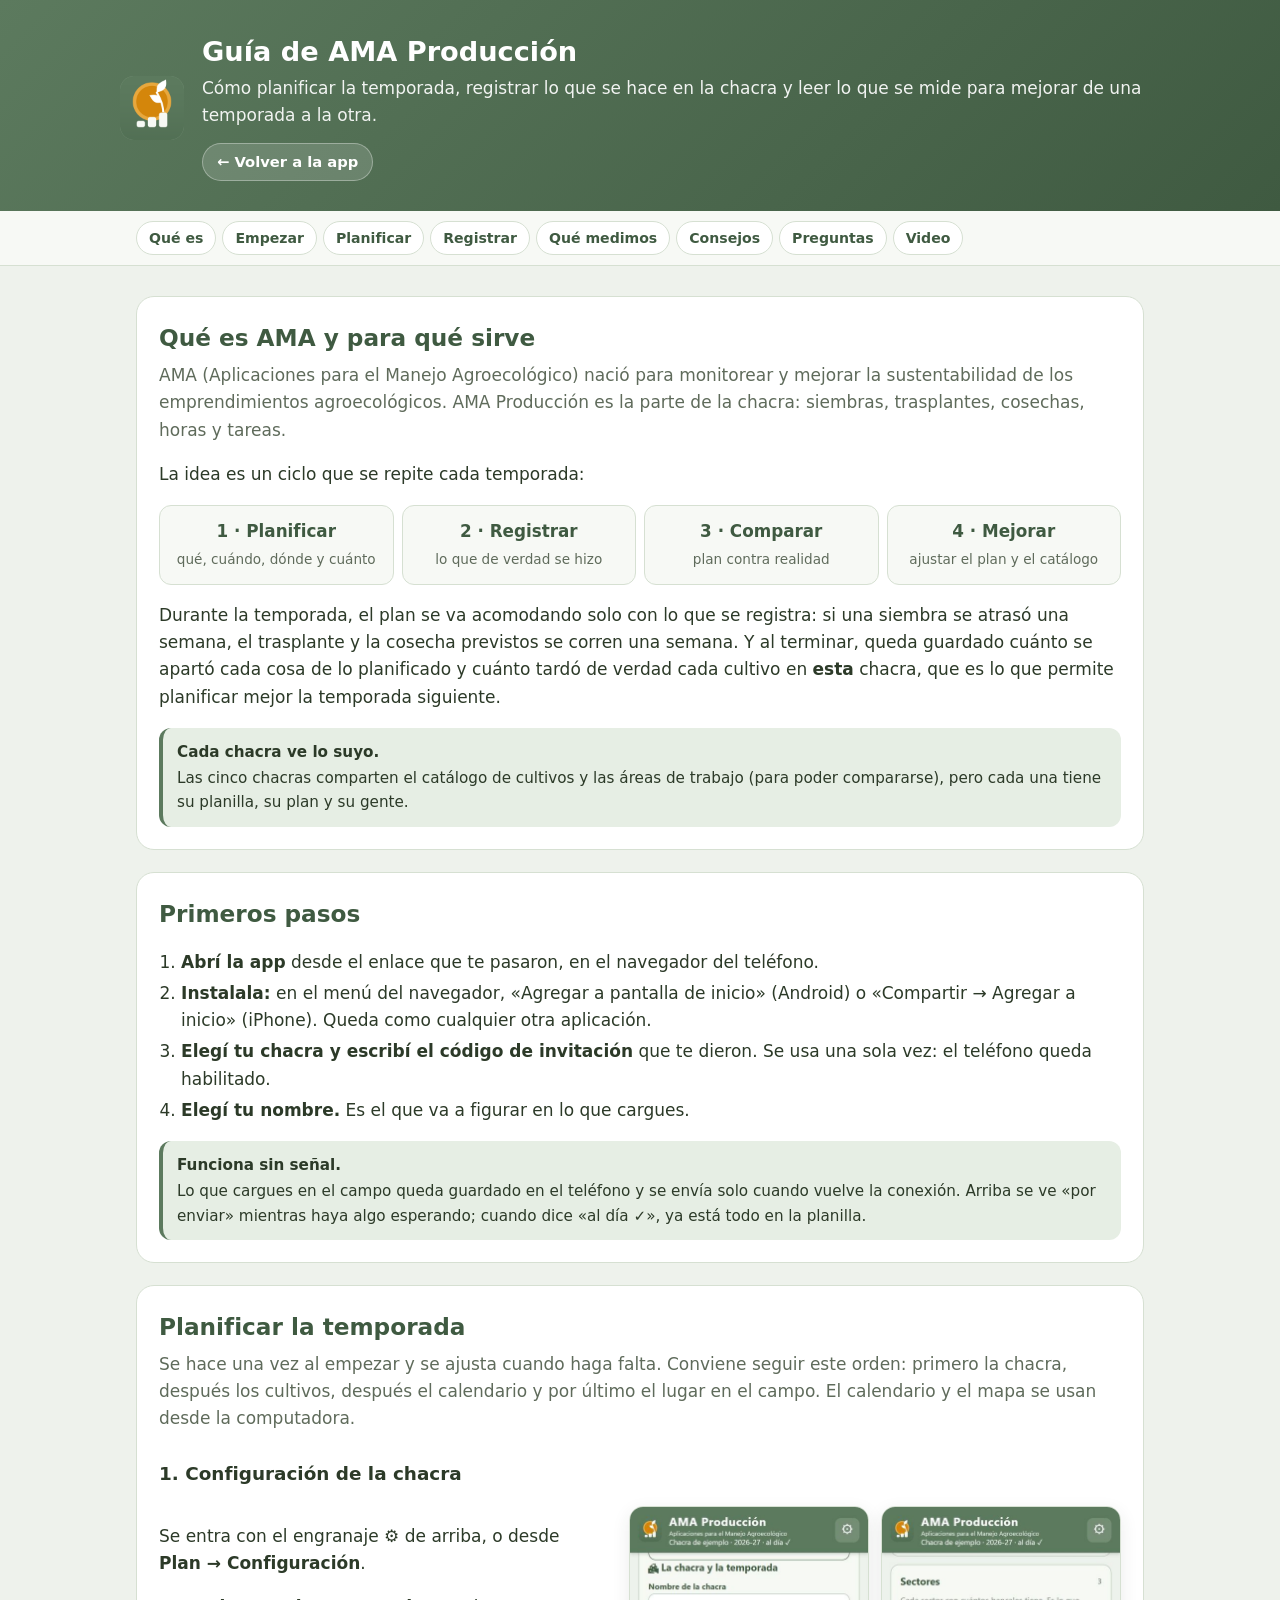
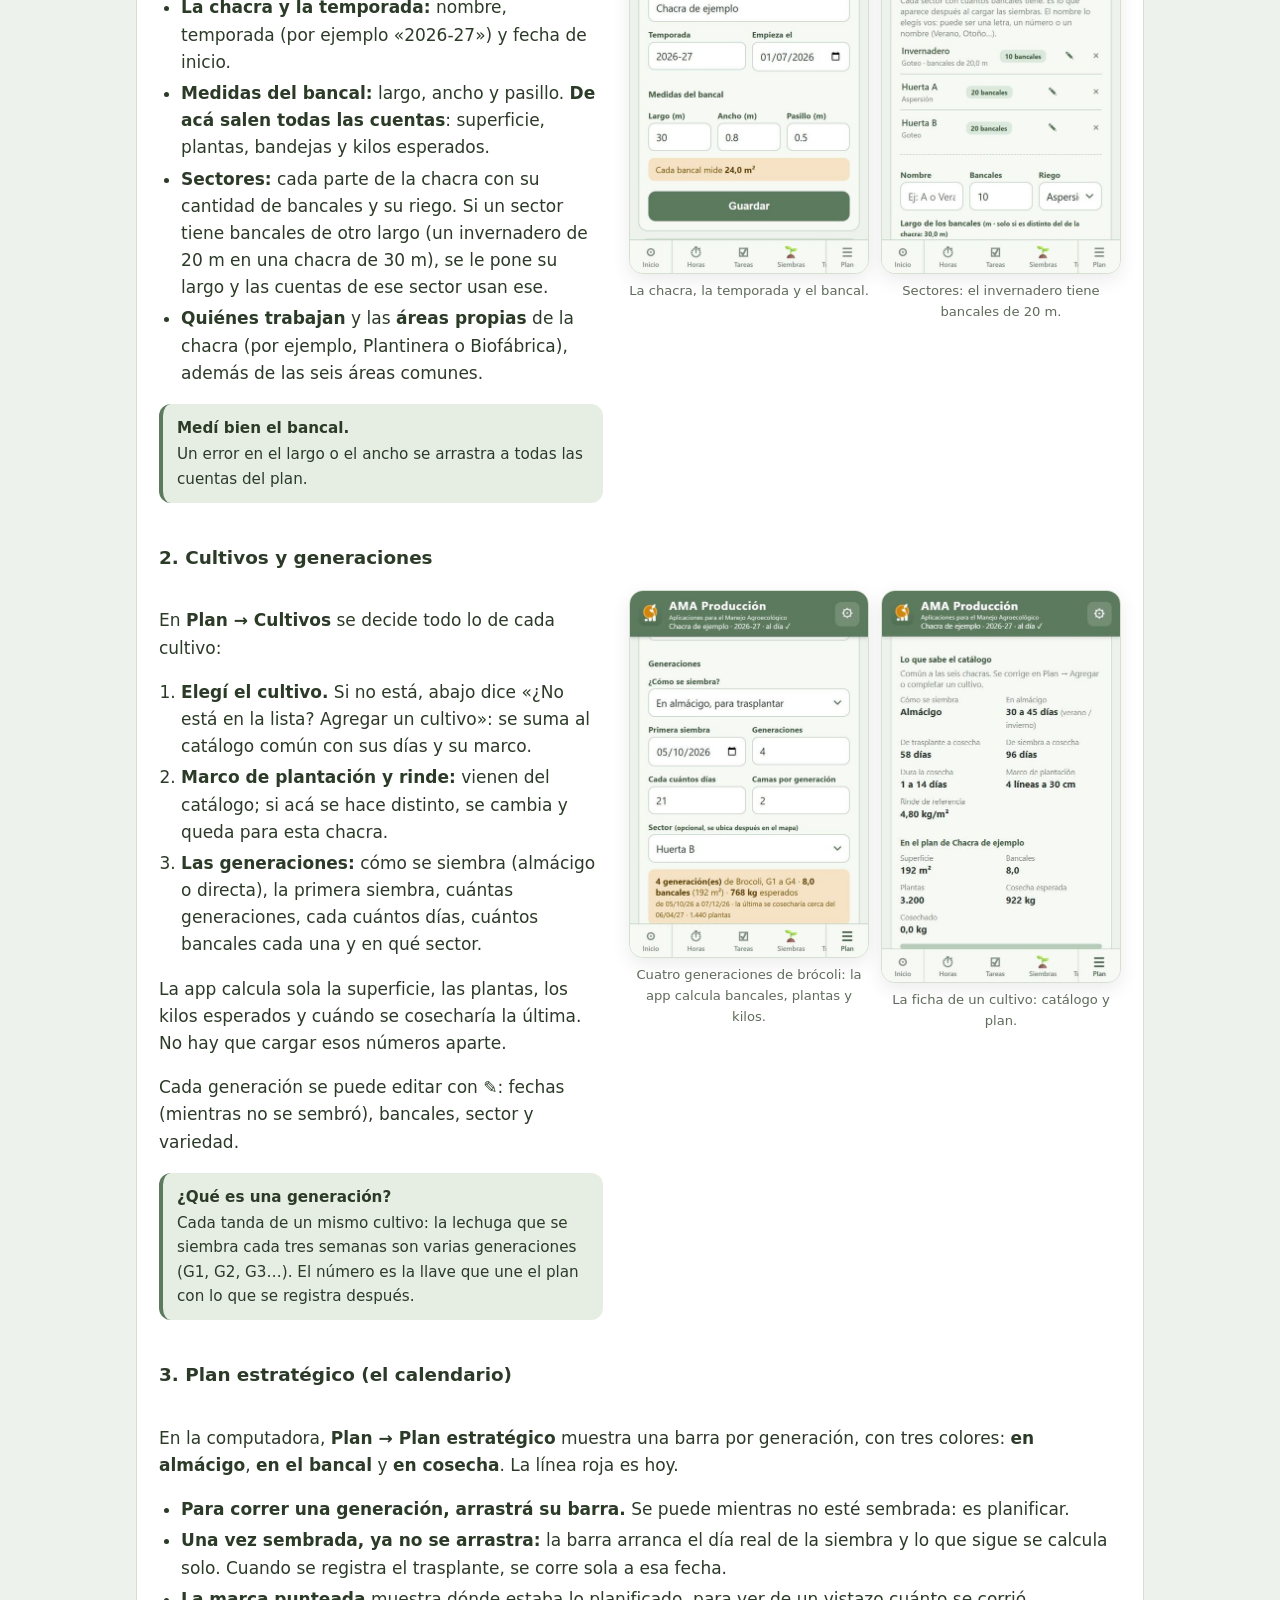
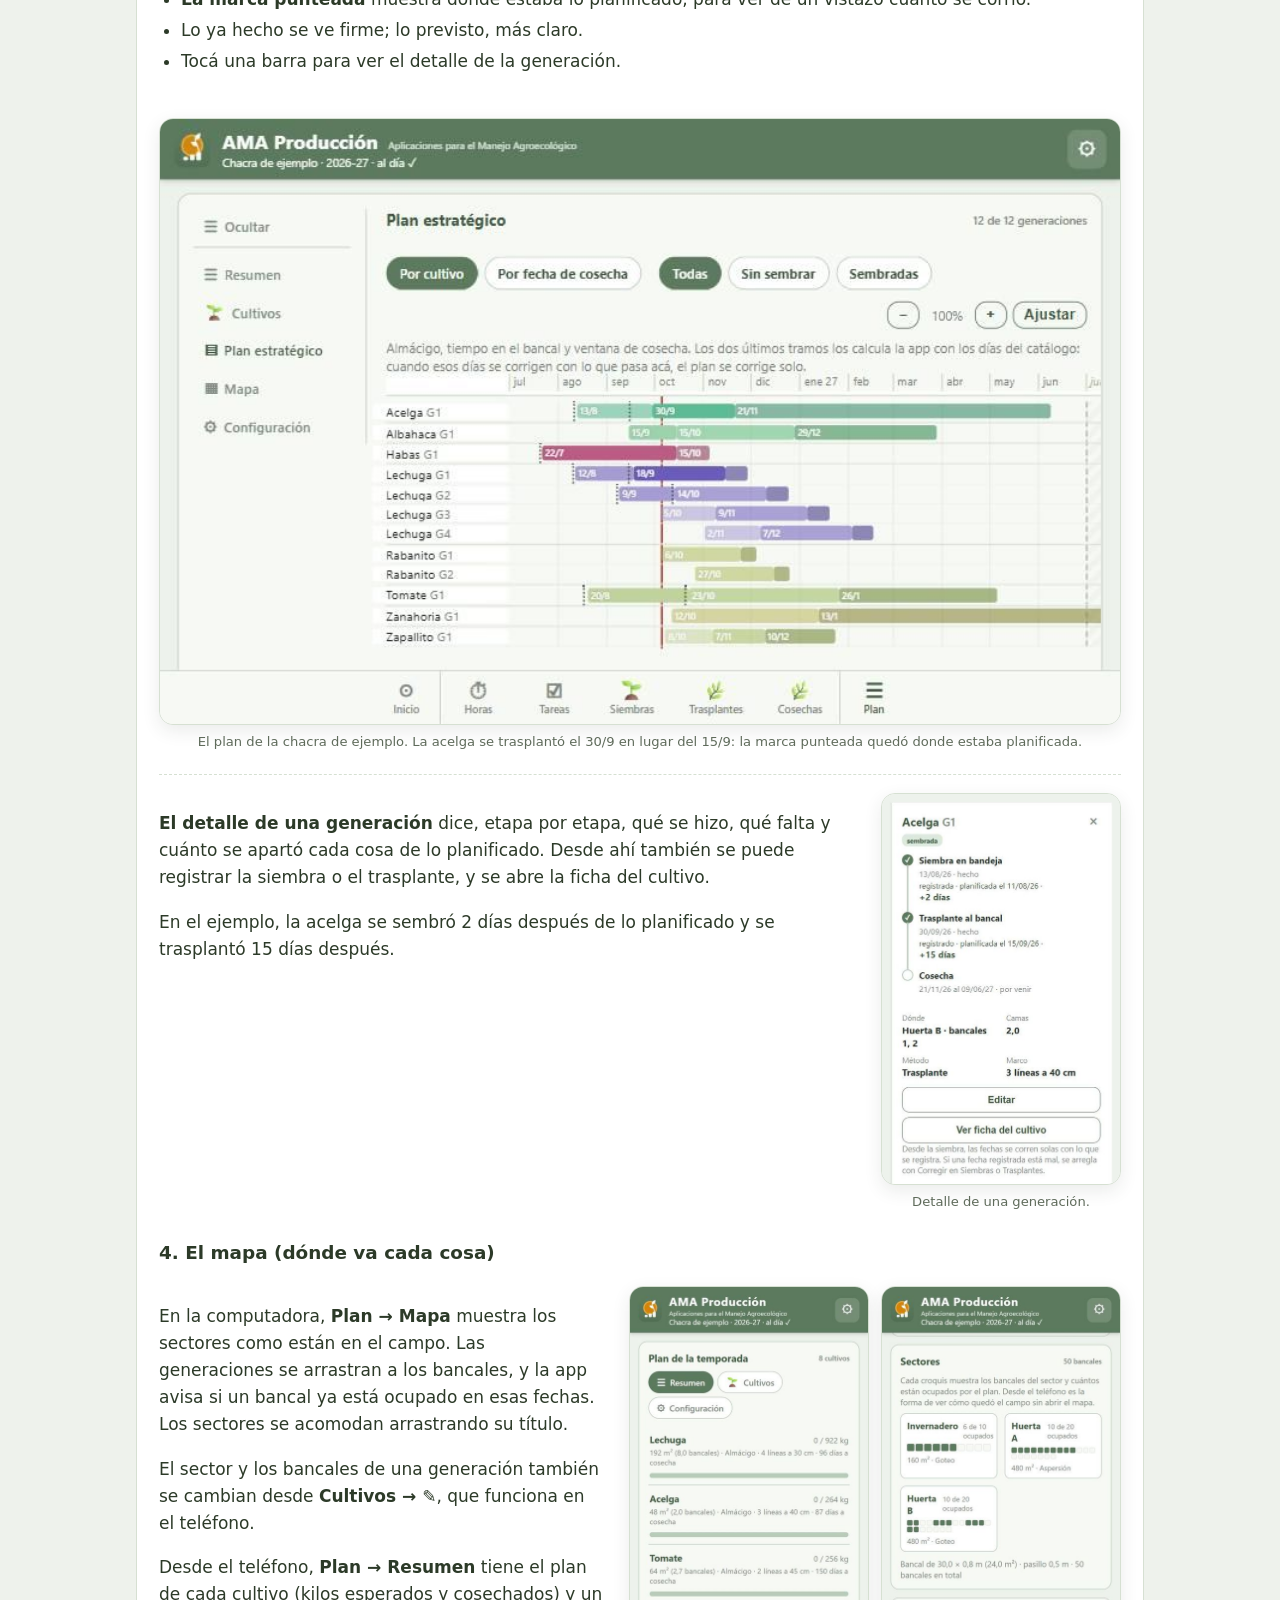
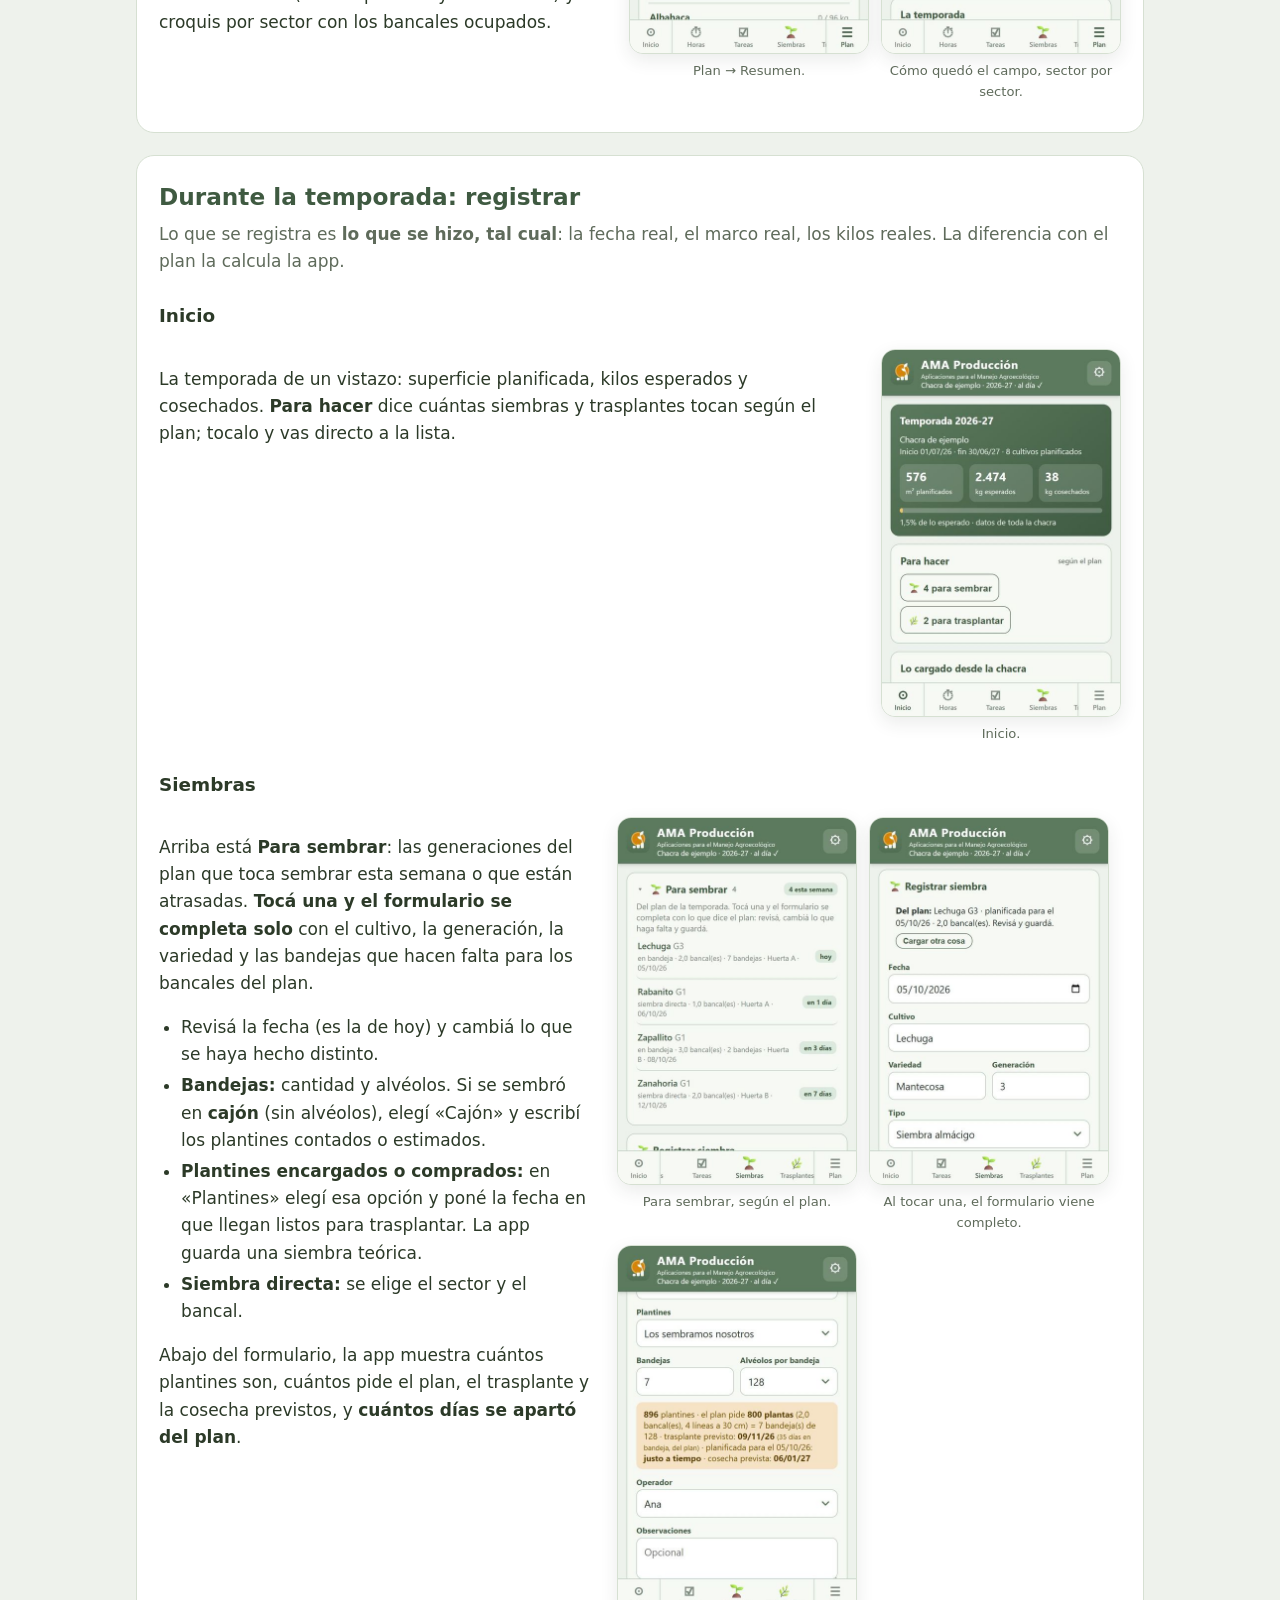
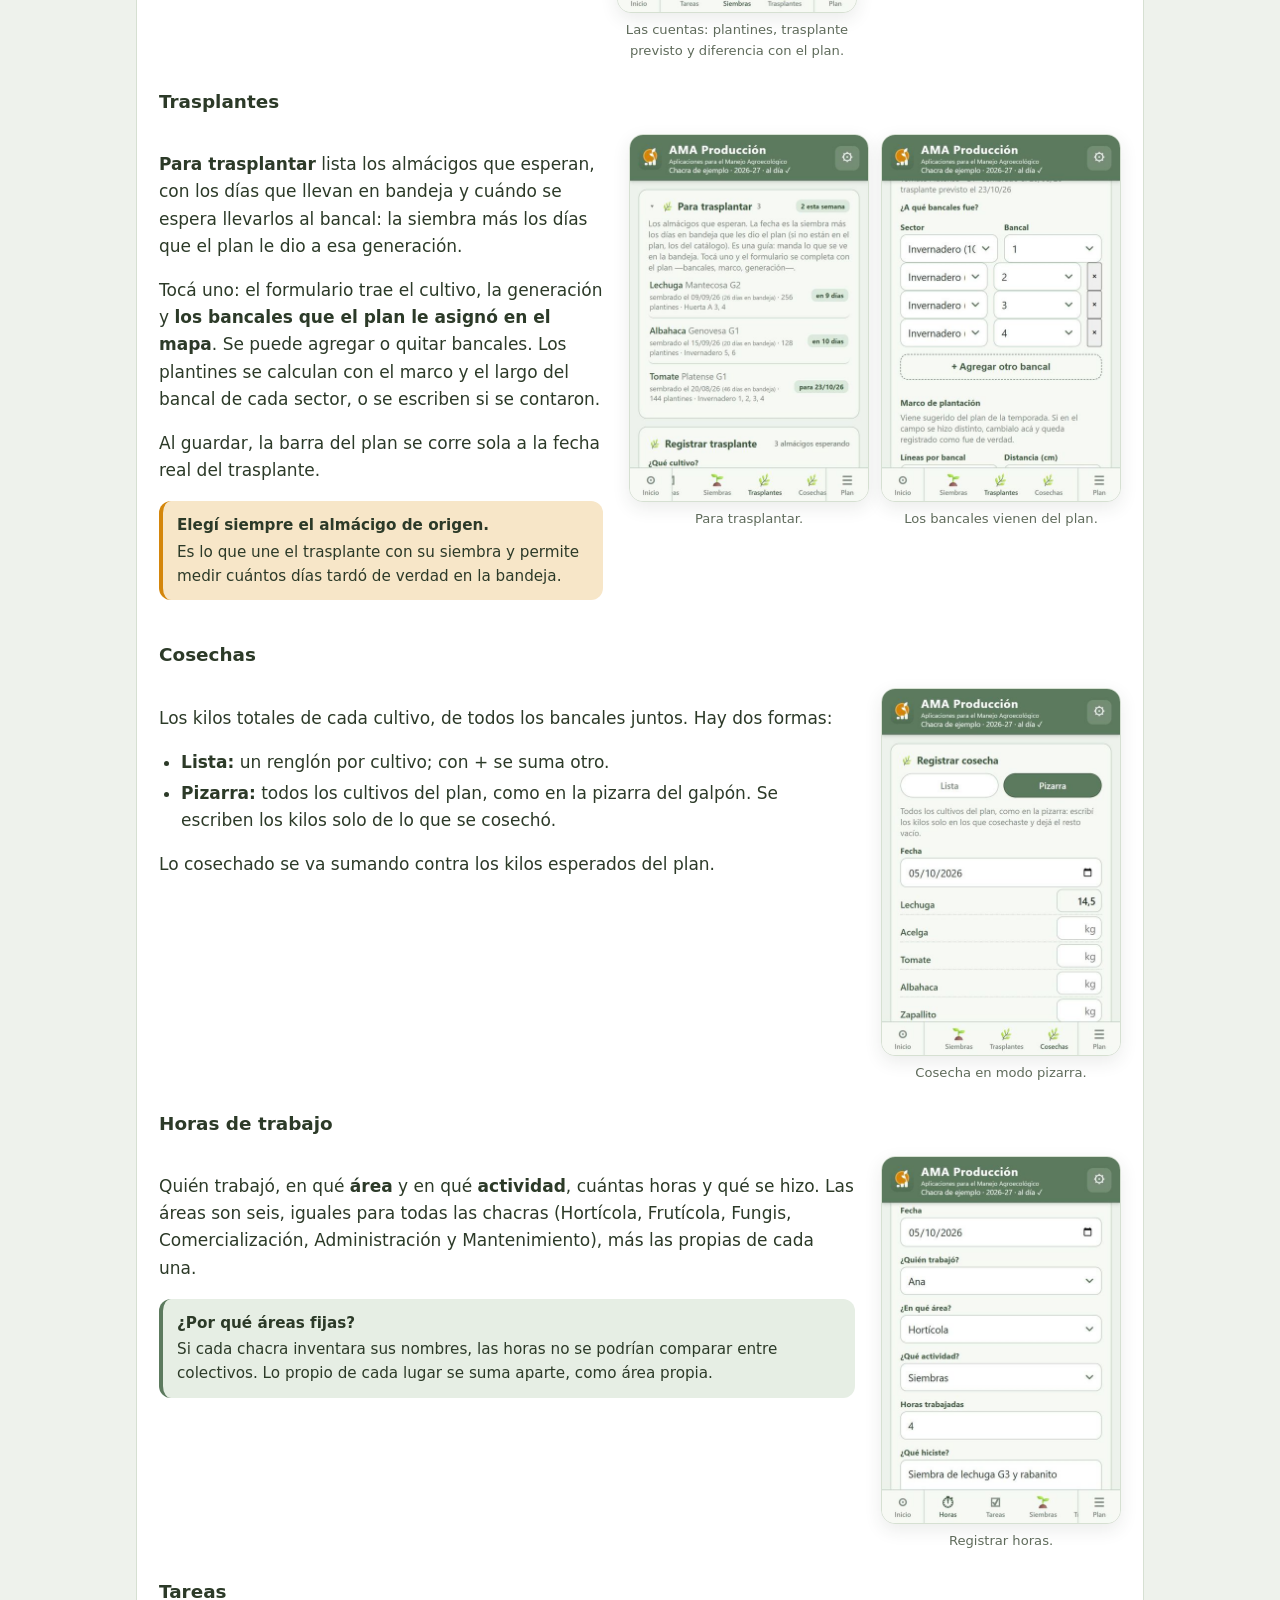
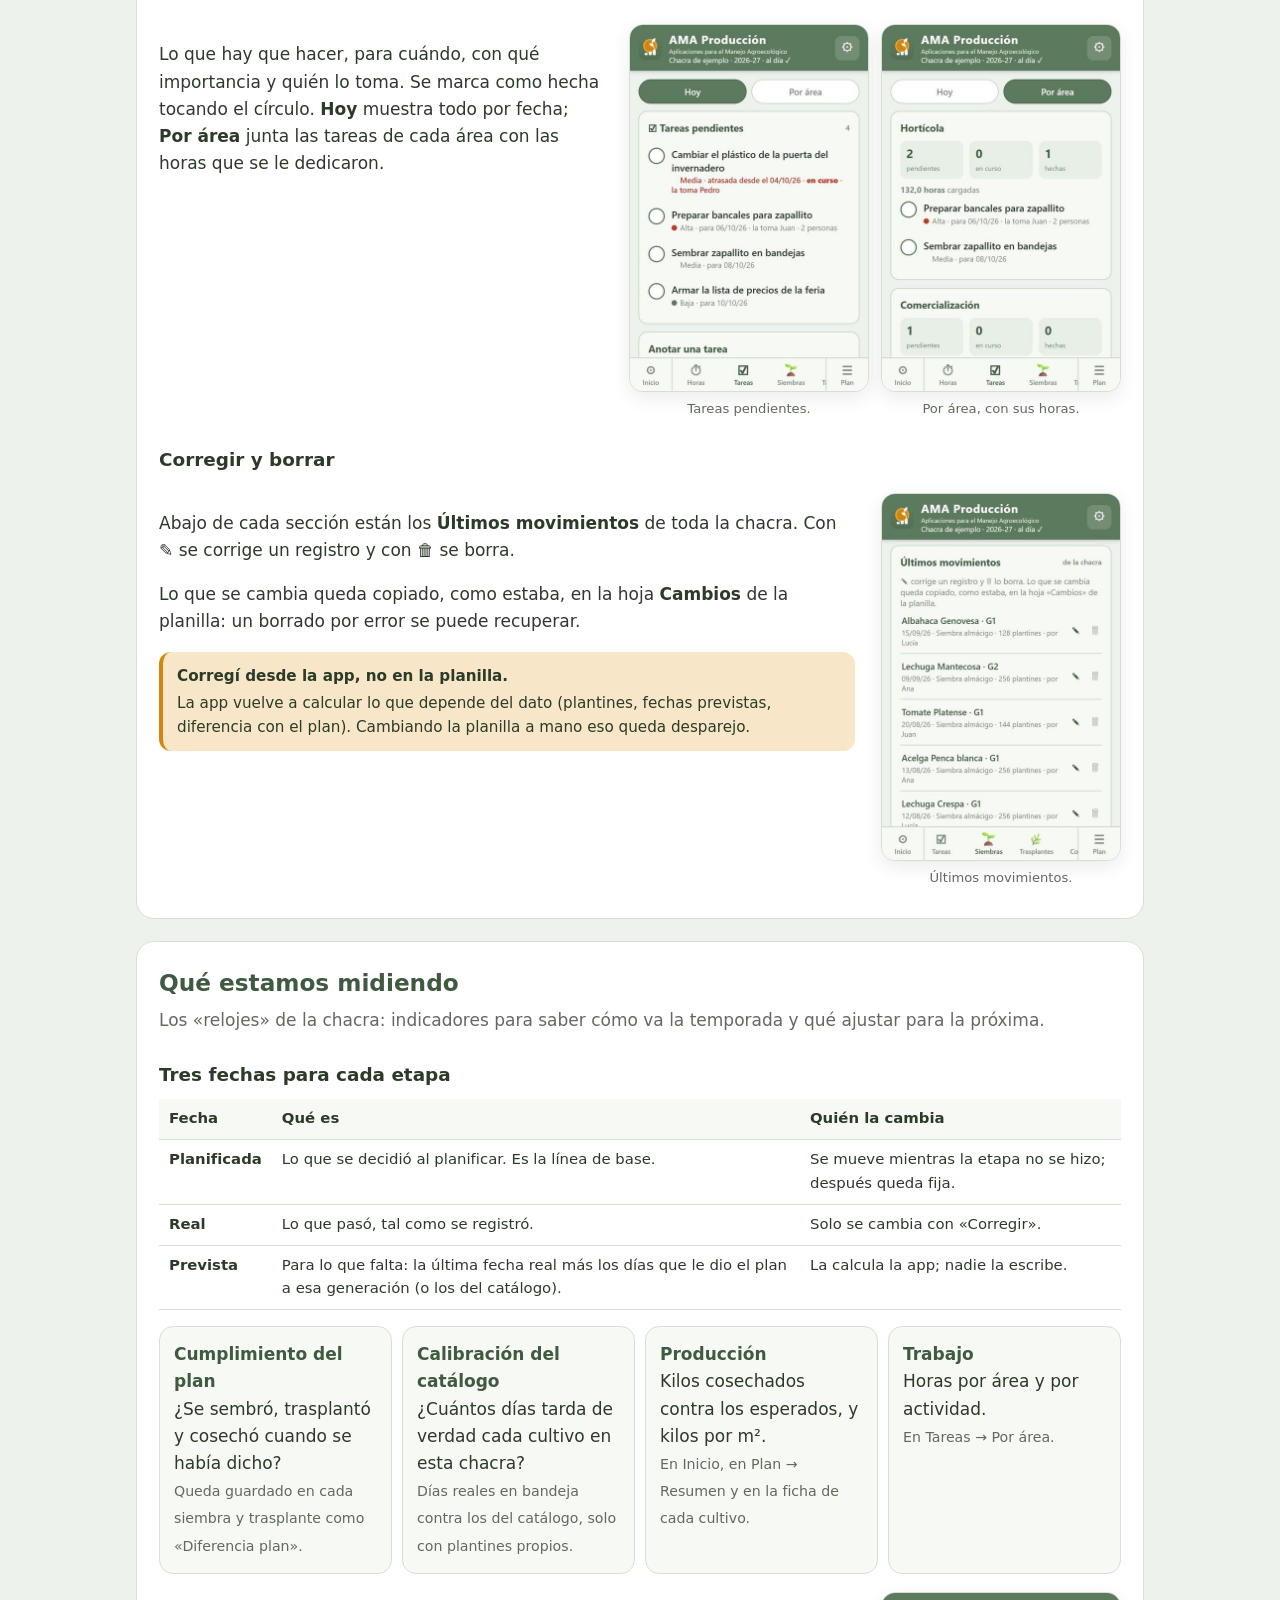
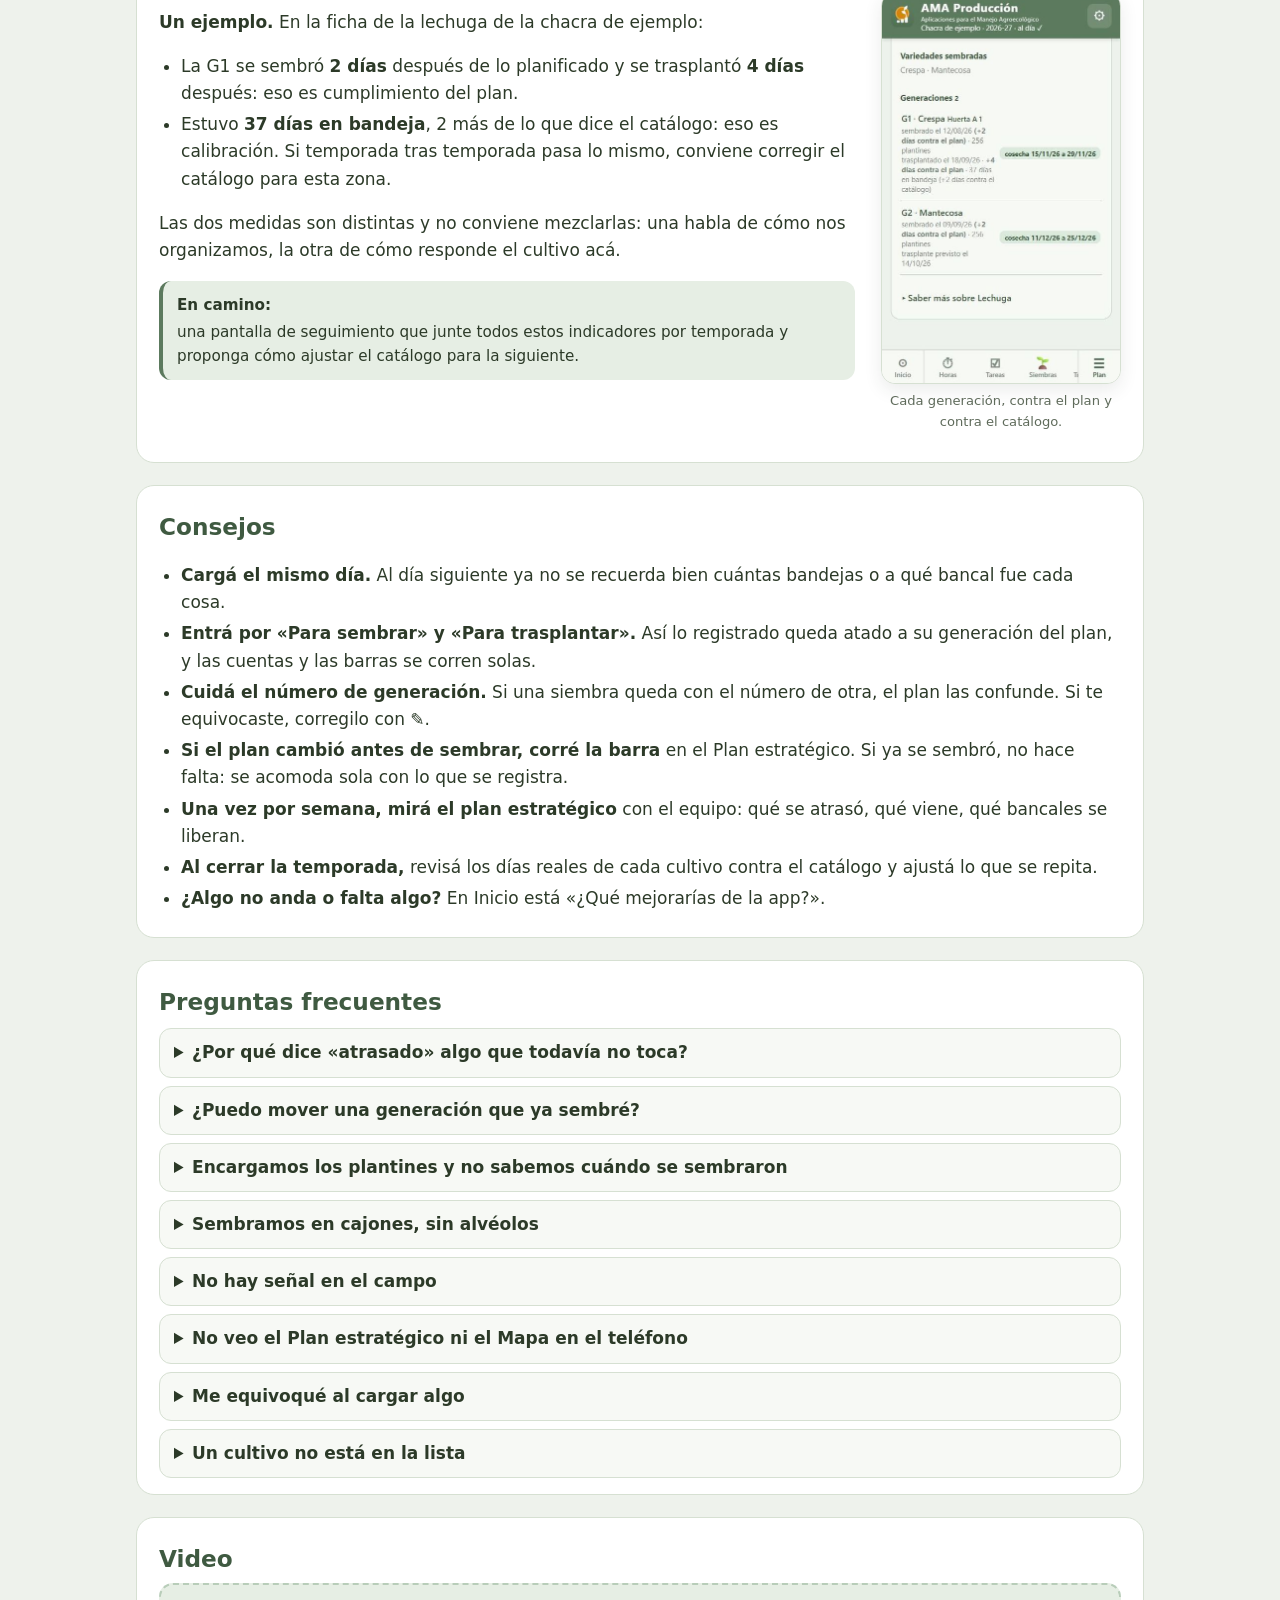
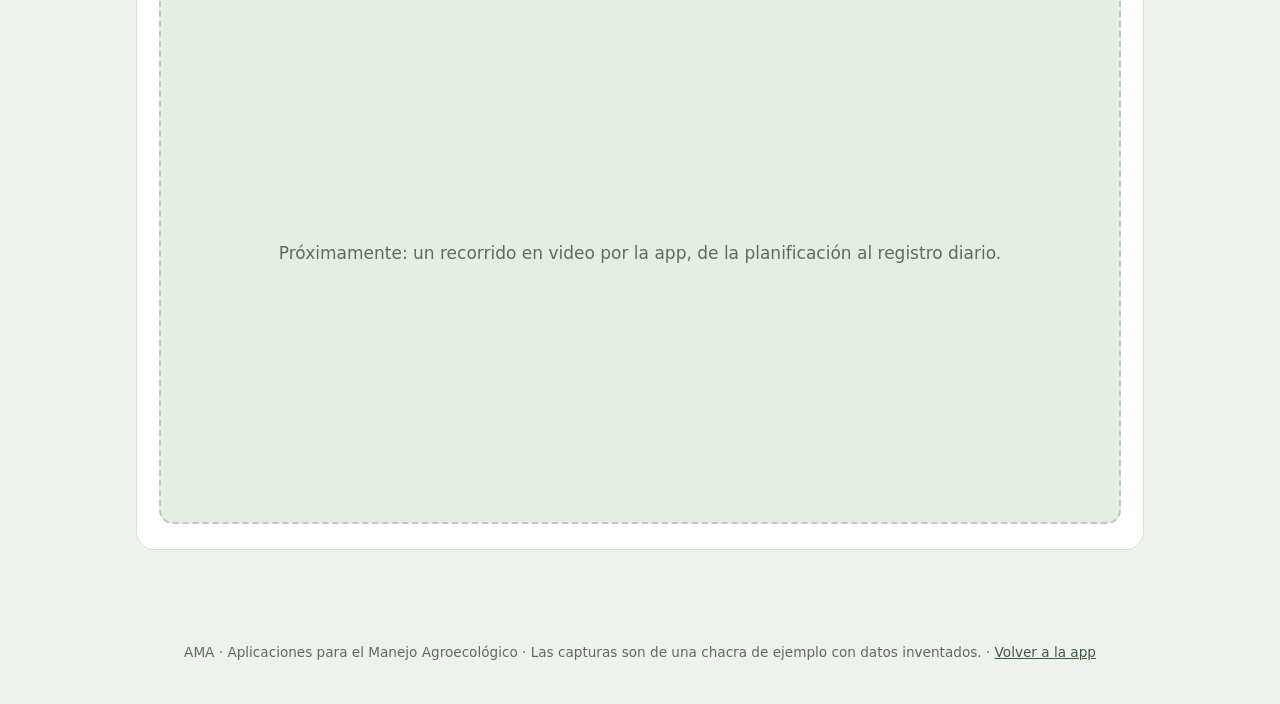
==== docs/ayuda/index.html @ 475b0278 "Guía de uso: página de ayuda con capturas y botón Ayuda en la barra docs/ayuda/ explica cómo usar la" ====
<!DOCTYPE html>
<html lang="es">
<head>
<meta charset="utf-8">
<meta name="viewport" content="width=device-width, initial-scale=1">
<meta name="theme-color" content="#5C7A5E">
<title>Guía de AMA Producción</title>
<meta name="description" content="Cómo usar AMA Producción: planificar la temporada, registrar lo que se hace en la chacra y leer lo que se mide.">
<link rel="icon" href="../img/icon-192.png">
<!-- Página aparte de la app: no la descarga la app ni la guarda el service
     worker, así no le suma peso al teléfono. Las capturas son de una chacra de
     ejemplo con datos inventados (ver capturas/datos-ejemplo.js). -->
<style>
  :root {
    --sage: #5C7A5E; --sage-dark: #3f5a41; --sage-suave: #e6eee4; --crema: #f7f9f5;
    --ambar: #D4860B; --ambar-suave: #f7e6c8; --texto: #2c3a28; --gris: #5f6b5b; --borde: #d6e0d2;
    --ancho: 1040px;
  }
  * { box-sizing: border-box; }
  html { scroll-behavior: smooth; scroll-padding-top: 64px; }
  body { margin: 0; background: #eef2ec; color: var(--texto);
         font: 17px/1.6 system-ui, -apple-system, "Segoe UI", Roboto, sans-serif; }
  a { color: var(--sage-dark); }
  header.portada { background: linear-gradient(135deg, #5C7A5E, #3f5a41); color: #fff; padding: 36px 16px 30px; }
  .portada .dentro { max-width: var(--ancho); margin: 0 auto; display: flex; gap: 18px; align-items: center; }
  .portada img { width: 64px; height: 64px; border-radius: 14px; background: #fff2; }
  .portada h1 { margin: 0; font-size: 1.7rem; line-height: 1.2; }
  .portada p { margin: 6px 0 0; opacity: .92; }
  .volver { display: inline-block; margin-top: 14px; color: #fff; background: #ffffff26; border: 1px solid #ffffff55;
            padding: 6px 14px; border-radius: 999px; text-decoration: none; font-weight: 600; font-size: .92rem; }
  nav.indice { position: sticky; top: 0; z-index: 5; background: var(--crema); border-bottom: 1px solid var(--borde); }
  nav.indice .dentro { max-width: var(--ancho); margin: 0 auto; display: flex; gap: 6px; overflow-x: auto;
                       padding: 10px 16px; scrollbar-width: none; }
  nav.indice a { flex: 0 0 auto; text-decoration: none; padding: 5px 12px; border-radius: 999px;
                 background: #fff; border: 1px solid var(--borde); font-size: .88rem; font-weight: 600; color: var(--sage-dark); }
  main { max-width: var(--ancho); margin: 0 auto; padding: 8px 16px 60px; }
  section { background: #fff; border: 1px solid var(--borde); border-radius: 18px; padding: 22px 22px 8px; margin: 22px 0; }
  h2 { margin: 0 0 6px; font-size: 1.45rem; color: var(--sage-dark); }
  h3 { margin: 26px 0 6px; font-size: 1.15rem; }
  .bajada { color: var(--gris); margin-top: 0; }
  .paso { display: grid; grid-template-columns: 1fr; gap: 14px; align-items: start; margin: 18px 0 22px; }
  .paso + .paso { border-top: 1px dashed var(--borde); padding-top: 18px; }
  .capturas { display: flex; gap: 12px; flex-wrap: wrap; justify-content: center; }
  /* Ancho propio: las capturas cargan de a poco, y sin esto la figura se
     achicaba hasta que llegaba la imagen. */
  figure { margin: 0; text-align: center; width: 260px; max-width: 100%; flex: 0 0 auto; }
  figure.ancha { width: 100%; }
  figure img { display: block; width: 100%; max-width: 260px; height: auto; border-radius: 14px;
               border: 1px solid var(--borde); box-shadow: 0 6px 18px #2c3a2818; background: var(--crema); }
  figure.ancha img { max-width: 100%; }
  figcaption { font-size: .82rem; color: var(--gris); margin-top: 6px; max-width: 260px; }
  figure.ancha figcaption { max-width: none; }
  ol, ul { padding-left: 1.3em; }
  li { margin: 4px 0; }
  .consejo, .ojo { border-radius: 12px; padding: 12px 14px; margin: 14px 0; font-size: .95rem; }
  .consejo { background: var(--sage-suave); border-left: 4px solid var(--sage); }
  .ojo { background: var(--ambar-suave); border-left: 4px solid var(--ambar); }
  .consejo b:first-child, .ojo b:first-child { display: block; margin-bottom: 2px; }
  .ciclo { display: grid; grid-template-columns: repeat(4, 1fr); gap: 8px; margin: 16px 0 10px; }
  .ciclo div { background: var(--crema); border: 1px solid var(--borde); border-radius: 12px; padding: 12px; text-align: center; }
  .ciclo b { display: block; color: var(--sage-dark); font-size: 1.05rem; }
  .ciclo span { font-size: .85rem; color: var(--gris); }
  table { border-collapse: collapse; width: 100%; font-size: .93rem; margin: 10px 0 16px; }
  th, td { text-align: left; padding: 8px 10px; border-bottom: 1px solid var(--borde); vertical-align: top; }
  th { background: var(--crema); }
  .relojes { display: grid; grid-template-columns: repeat(auto-fit, minmax(210px, 1fr)); gap: 10px; margin: 12px 0 18px; }
  .reloj { border: 1px solid var(--borde); border-radius: 14px; padding: 14px; background: var(--crema); }
  .reloj b { display: block; color: var(--sage-dark); }
  .reloj small { color: var(--gris); }
  details { border: 1px solid var(--borde); border-radius: 12px; padding: 10px 14px; margin: 8px 0; background: var(--crema); }
  summary { cursor: pointer; font-weight: 600; }
  .video { aspect-ratio: 16/9; border-radius: 14px; background: var(--sage-suave); border: 2px dashed #b8cdb9;
           display: flex; align-items: center; justify-content: center; text-align: center; color: var(--gris); padding: 20px; }
  footer { text-align: center; color: var(--gris); font-size: .85rem; padding: 10px 16px 40px; }
  @media (min-width: 820px) {
    .paso { grid-template-columns: minmax(0, 1fr) auto; gap: 26px; }
    .paso.al-reves { grid-template-columns: auto minmax(0, 1fr); }
    .paso.al-reves .capturas { order: -1; }
    .paso.ancho { grid-template-columns: 1fr; }
    /* Dos capturas por fila como mucho: con tres, el texto quedaba en una
       columna de 160 px. */
    .capturas { justify-content: flex-start; max-width: 504px; }
    .paso.ancho .capturas { max-width: none; }
    figure { width: 240px; }
    figure.ancha { width: 100%; }
    figure img { max-width: 240px; }
  }
  @media (max-width: 560px) {
    body { font-size: 16px; }
    header.portada { padding: 24px 16px 22px; }
    .portada .dentro { flex-direction: column; align-items: flex-start; gap: 10px; }
    .portada img { width: 48px; height: 48px; border-radius: 11px; }
    .portada h1 { font-size: 1.45rem; }
    section { padding: 18px 16px 6px; border-radius: 14px; }
    .ciclo { grid-template-columns: repeat(2, 1fr); }
    figure { width: 230px; }
    figure.ancha { width: 100%; }
    figure img { max-width: 230px; }
  }
</style>
</head>
<body>

<header class="portada">
  <div class="dentro">
    <img src="../img/icon-192.png" alt="">
    <div>
      <h1>Guía de AMA Producción</h1>
      <p>Cómo planificar la temporada, registrar lo que se hace en la chacra y leer lo que
      se mide para mejorar de una temporada a la otra.</p>
      <a class="volver" href="../">← Volver a la app</a>
    </div>
  </div>
</header>

<nav class="indice" aria-label="Secciones">
  <div class="dentro">
    <a href="#que-es">Qué es</a>
    <a href="#empezar">Empezar</a>
    <a href="#planificar">Planificar</a>
    <a href="#registrar">Registrar</a>
    <a href="#medimos">Qué medimos</a>
    <a href="#consejos">Consejos</a>
    <a href="#preguntas">Preguntas</a>
    <a href="#video">Video</a>
  </div>
</nav>

<main>

<!-- ================================================================== -->
<section id="que-es">
  <h2>Qué es AMA y para qué sirve</h2>
  <p class="bajada">AMA (Aplicaciones para el Manejo Agroecológico) nació para monitorear y
  mejorar la sustentabilidad de los emprendimientos agroecológicos. AMA Producción es la
  parte de la chacra: siembras, trasplantes, cosechas, horas y tareas.</p>

  <p>La idea es un ciclo que se repite cada temporada:</p>
  <div class="ciclo">
    <div><b>1 · Planificar</b><span>qué, cuándo, dónde y cuánto</span></div>
    <div><b>2 · Registrar</b><span>lo que de verdad se hizo</span></div>
    <div><b>3 · Comparar</b><span>plan contra realidad</span></div>
    <div><b>4 · Mejorar</b><span>ajustar el plan y el catálogo</span></div>
  </div>
  <p>Durante la temporada, el plan se va acomodando solo con lo que se registra: si una
  siembra se atrasó una semana, el trasplante y la cosecha previstos se corren una semana.
  Y al terminar, queda guardado cuánto se apartó cada cosa de lo planificado y cuánto
  tardó de verdad cada cultivo en <b>esta</b> chacra, que es lo que permite planificar
  mejor la temporada siguiente.</p>

  <div class="consejo"><b>Cada chacra ve lo suyo.</b>
  Las cinco chacras comparten el catálogo de cultivos y las áreas de trabajo (para poder
  compararse), pero cada una tiene su planilla, su plan y su gente.</div>
</section>

<!-- ================================================================== -->
<section id="empezar">
  <h2>Primeros pasos</h2>
  <ol>
    <li><b>Abrí la app</b> desde el enlace que te pasaron, en el navegador del teléfono.</li>
    <li><b>Instalala:</b> en el menú del navegador, «Agregar a pantalla de inicio» (Android)
      o «Compartir → Agregar a inicio» (iPhone). Queda como cualquier otra aplicación.</li>
    <li><b>Elegí tu chacra y escribí el código de invitación</b> que te dieron. Se usa una
      sola vez: el teléfono queda habilitado.</li>
    <li><b>Elegí tu nombre.</b> Es el que va a figurar en lo que cargues.</li>
  </ol>
  <div class="consejo"><b>Funciona sin señal.</b>
  Lo que cargues en el campo queda guardado en el teléfono y se envía solo cuando vuelve la
  conexión. Arriba se ve «por enviar» mientras haya algo esperando; cuando dice «al día ✓»,
  ya está todo en la planilla.</div>
</section>

<!-- ================================================================== -->
<section id="planificar">
  <h2>Planificar la temporada</h2>
  <p class="bajada">Se hace una vez al empezar y se ajusta cuando haga falta. Conviene
  seguir este orden: primero la chacra, después los cultivos, después el calendario y por
  último el lugar en el campo. El calendario y el mapa se usan desde la computadora.</p>

  <h3>1. Configuración de la chacra</h3>
  <div class="paso">
    <div>
      <p>Se entra con el engranaje ⚙ de arriba, o desde <b>Plan → Configuración</b>.</p>
      <ul>
        <li><b>La chacra y la temporada:</b> nombre, temporada (por ejemplo «2026-27») y
          fecha de inicio.</li>
        <li><b>Medidas del bancal:</b> largo, ancho y pasillo. <b>De acá salen todas las
          cuentas</b>: superficie, plantas, bandejas y kilos esperados.</li>
        <li><b>Sectores:</b> cada parte de la chacra con su cantidad de bancales y su riego.
          Si un sector tiene bancales de otro largo (un invernadero de 20 m en una chacra de
          30 m), se le pone su largo y las cuentas de ese sector usan ese.</li>
        <li><b>Quiénes trabajan</b> y las <b>áreas propias</b> de la chacra (por ejemplo,
          Plantinera o Biofábrica), además de las seis áreas comunes.</li>
      </ul>
      <div class="consejo"><b>Medí bien el bancal.</b>
      Un error en el largo o el ancho se arrastra a todas las cuentas del plan.</div>
    </div>
    <div class="capturas">
      <figure><img loading="lazy" src="img/14-config-chacra.jpg" width="480" height="738"
        alt="Formulario de la chacra: nombre, temporada y medidas del bancal">
        <figcaption>La chacra, la temporada y el bancal.</figcaption></figure>
      <figure><img loading="lazy" src="img/15-config-sectores.jpg" width="480" height="738"
        alt="Lista de sectores con bancales, riego y largo propio">
        <figcaption>Sectores: el invernadero tiene bancales de 20 m.</figcaption></figure>
    </div>
  </div>

  <h3>2. Cultivos y generaciones</h3>
  <div class="paso">
    <div>
      <p>En <b>Plan → Cultivos</b> se decide todo lo de cada cultivo:</p>
      <ol>
        <li><b>Elegí el cultivo.</b> Si no está, abajo dice «¿No está en la lista? Agregar un
          cultivo»: se suma al catálogo común con sus días y su marco.</li>
        <li><b>Marco de plantación y rinde:</b> vienen del catálogo; si acá se hace distinto,
          se cambia y queda para esta chacra.</li>
        <li><b>Las generaciones:</b> cómo se siembra (almácigo o directa), la primera
          siembra, cuántas generaciones, cada cuántos días, cuántos bancales cada una y en
          qué sector.</li>
      </ol>
      <p>La app calcula sola la superficie, las plantas, los kilos esperados y cuándo se
      cosecharía la última. No hay que cargar esos números aparte.</p>
      <p>Cada generación se puede editar con ✎: fechas (mientras no se sembró), bancales,
      sector y variedad.</p>
      <div class="consejo"><b>¿Qué es una generación?</b>
      Cada tanda de un mismo cultivo: la lechuga que se siembra cada tres semanas son varias
      generaciones (G1, G2, G3…). El número es la llave que une el plan con lo que se
      registra después.</div>
    </div>
    <div class="capturas">
      <figure><img loading="lazy" src="img/17-cultivos-generaciones.jpg" width="480" height="738"
        alt="Cuatro generaciones de brócoli cada 21 días, con bancales y kilos calculados">
        <figcaption>Cuatro generaciones de brócoli: la app calcula bancales, plantas y kilos.</figcaption></figure>
      <figure><img loading="lazy" src="img/20-ficha-catalogo.jpg" width="480" height="787"
        alt="Ficha de la lechuga: lo que dice el catálogo y el plan de la chacra">
        <figcaption>La ficha de un cultivo: catálogo y plan.</figcaption></figure>
    </div>
  </div>

  <h3>3. Plan estratégico (el calendario)</h3>
  <div class="paso ancho">
    <div>
      <p>En la computadora, <b>Plan → Plan estratégico</b> muestra una barra por
      generación, con tres colores: <b>en almácigo</b>, <b>en el bancal</b> y
      <b>en cosecha</b>. La línea roja es hoy.</p>
      <ul>
        <li><b>Para correr una generación, arrastrá su barra.</b> Se puede mientras no esté
          sembrada: es planificar.</li>
        <li><b>Una vez sembrada, ya no se arrastra:</b> la barra arranca el día real de la
          siembra y lo que sigue se calcula solo. Cuando se registra el trasplante, se corre
          sola a esa fecha.</li>
        <li><b>La marca punteada</b> muestra dónde estaba lo planificado, para ver de un
          vistazo cuánto se corrió.</li>
        <li>Lo ya hecho se ve firme; lo previsto, más claro.</li>
        <li>Tocá una barra para ver el detalle de la generación.</li>
      </ul>
    </div>
    <div class="capturas">
      <figure class="ancha"><img loading="lazy" src="img/18-plan-estrategico.jpg" width="800" height="504"
        alt="Calendario de la temporada con una barra por generación">
        <figcaption>El plan de la chacra de ejemplo. La acelga se trasplantó el 30/9 en lugar
        del 15/9: la marca punteada quedó donde estaba planificada.</figcaption></figure>
    </div>
  </div>
  <div class="paso">
    <div>
      <p><b>El detalle de una generación</b> dice, etapa por etapa, qué se hizo, qué falta
      y cuánto se apartó cada cosa de lo planificado. Desde ahí también se puede registrar
      la siembra o el trasplante, y se abre la ficha del cultivo.</p>
      <p>En el ejemplo, la acelga se sembró 2 días después de lo planificado y se trasplantó
      15 días después.</p>
    </div>
    <div class="capturas">
      <figure><img loading="lazy" src="img/19-detalle-generacion.jpg" width="480" height="787"
        alt="Detalle de la acelga G1: sembrada +2 días, trasplantada +15 días">
        <figcaption>Detalle de una generación.</figcaption></figure>
    </div>
  </div>

  <h3>4. El mapa (dónde va cada cosa)</h3>
  <div class="paso">
    <div>
      <p>En la computadora, <b>Plan → Mapa</b> muestra los sectores como están en el
      campo. Las generaciones se arrastran a los bancales, y la app avisa si un bancal ya
      está ocupado en esas fechas. Los sectores se acomodan arrastrando su título.</p>
      <p>El sector y los bancales de una generación también se cambian desde
      <b>Cultivos → ✎</b>, que funciona en el teléfono.</p>
      <p>Desde el teléfono, <b>Plan → Resumen</b> tiene el plan de cada cultivo (kilos
      esperados y cosechados) y un croquis por sector con los bancales ocupados.</p>
    </div>
    <div class="capturas">
      <figure><img loading="lazy" src="img/12-plan-resumen.jpg" width="480" height="738"
        alt="Resumen del plan: cada cultivo con su superficie y kilos">
        <figcaption>Plan → Resumen.</figcaption></figure>
      <figure><img loading="lazy" src="img/13-plan-sectores.jpg" width="480" height="738"
        alt="Croquis de los sectores con los bancales ocupados">
        <figcaption>Cómo quedó el campo, sector por sector.</figcaption></figure>
    </div>
  </div>
</section>

<!-- ================================================================== -->
<section id="registrar">
  <h2>Durante la temporada: registrar</h2>
  <p class="bajada">Lo que se registra es <b>lo que se hizo, tal cual</b>: la fecha real,
  el marco real, los kilos reales. La diferencia con el plan la calcula la app.</p>

  <h3>Inicio</h3>
  <div class="paso">
    <div>
      <p>La temporada de un vistazo: superficie planificada, kilos esperados y cosechados.
      <b>Para hacer</b> dice cuántas siembras y trasplantes tocan según el plan; tocalo y
      vas directo a la lista.</p>
    </div>
    <div class="capturas">
      <figure><img loading="lazy" src="img/01-inicio.jpg" width="480" height="738"
        alt="Pantalla de inicio con la temporada y lo que hay para hacer">
        <figcaption>Inicio.</figcaption></figure>
    </div>
  </div>

  <h3>Siembras</h3>
  <div class="paso">
    <div>
      <p>Arriba está <b>Para sembrar</b>: las generaciones del plan que toca sembrar esta
      semana o que están atrasadas. <b>Tocá una y el formulario se completa solo</b> con el
      cultivo, la generación, la variedad y las bandejas que hacen falta para los bancales
      del plan.</p>
      <ul>
        <li>Revisá la fecha (es la de hoy) y cambiá lo que se haya hecho distinto.</li>
        <li><b>Bandejas:</b> cantidad y alvéolos. Si se sembró en <b>cajón</b> (sin
          alvéolos), elegí «Cajón» y escribí los plantines contados o estimados.</li>
        <li><b>Plantines encargados o comprados:</b> en «Plantines» elegí esa opción y poné
          la fecha en que llegan listos para trasplantar. La app guarda una siembra teórica.</li>
        <li><b>Siembra directa:</b> se elige el sector y el bancal.</li>
      </ul>
      <p>Abajo del formulario, la app muestra cuántos plantines son, cuántos pide el plan,
      el trasplante y la cosecha previstos, y <b>cuántos días se apartó del plan</b>.</p>
    </div>
    <div class="capturas">
      <figure><img loading="lazy" src="img/02-para-sembrar.jpg" width="480" height="738"
        alt="Lista Para sembrar con lechuga, rabanito, zapallito y zanahoria">
        <figcaption>Para sembrar, según el plan.</figcaption></figure>
      <figure><img loading="lazy" src="img/03-siembra-desde-plan.jpg" width="480" height="738"
        alt="Formulario de siembra completado con lo que dice el plan">
        <figcaption>Al tocar una, el formulario viene completo.</figcaption></figure>
      <figure><img loading="lazy" src="img/04-siembra-cuentas.jpg" width="480" height="738"
        alt="Cuentas de la siembra: plantines, trasplante previsto y diferencia con el plan">
        <figcaption>Las cuentas: plantines, trasplante previsto y diferencia con el plan.</figcaption></figure>
    </div>
  </div>

  <h3>Trasplantes</h3>
  <div class="paso">
    <div>
      <p><b>Para trasplantar</b> lista los almácigos que esperan, con los días que llevan en
      bandeja y cuándo se espera llevarlos al bancal: la siembra más los días que el plan le
      dio a esa generación.</p>
      <p>Tocá uno: el formulario trae el cultivo, la generación y <b>los bancales que el plan
      le asignó en el mapa</b>. Se puede agregar o quitar bancales. Los plantines se calculan
      con el marco y el largo del bancal de cada sector, o se escriben si se contaron.</p>
      <p>Al guardar, la barra del plan se corre sola a la fecha real del trasplante.</p>
      <div class="ojo"><b>Elegí siempre el almácigo de origen.</b>
      Es lo que une el trasplante con su siembra y permite medir cuántos días tardó de verdad
      en la bandeja.</div>
    </div>
    <div class="capturas">
      <figure><img loading="lazy" src="img/05-para-trasplantar.jpg" width="480" height="738"
        alt="Lista Para trasplantar con los días en bandeja de cada almácigo">
        <figcaption>Para trasplantar.</figcaption></figure>
      <figure><img loading="lazy" src="img/06-trasplante-bancales.jpg" width="480" height="738"
        alt="Formulario de trasplante con los bancales del plan">
        <figcaption>Los bancales vienen del plan.</figcaption></figure>
    </div>
  </div>

  <h3>Cosechas</h3>
  <div class="paso">
    <div>
      <p>Los kilos totales de cada cultivo, de todos los bancales juntos. Hay dos formas:</p>
      <ul>
        <li><b>Lista:</b> un renglón por cultivo; con + se suma otro.</li>
        <li><b>Pizarra:</b> todos los cultivos del plan, como en la pizarra del galpón. Se
          escriben los kilos solo de lo que se cosechó.</li>
      </ul>
      <p>Lo cosechado se va sumando contra los kilos esperados del plan.</p>
    </div>
    <div class="capturas">
      <figure><img loading="lazy" src="img/07-cosecha-pizarra.jpg" width="480" height="738"
        alt="Cosecha en modo pizarra con los cultivos del plan">
        <figcaption>Cosecha en modo pizarra.</figcaption></figure>
    </div>
  </div>

  <h3>Horas de trabajo</h3>
  <div class="paso">
    <div>
      <p>Quién trabajó, en qué <b>área</b> y en qué <b>actividad</b>, cuántas horas y qué se
      hizo. Las áreas son seis, iguales para todas las chacras (Hortícola, Frutícola, Fungis,
      Comercialización, Administración y Mantenimiento), más las propias de cada una.</p>
      <div class="consejo"><b>¿Por qué áreas fijas?</b>
      Si cada chacra inventara sus nombres, las horas no se podrían comparar entre
      colectivos. Lo propio de cada lugar se suma aparte, como área propia.</div>
    </div>
    <div class="capturas">
      <figure><img loading="lazy" src="img/08-horas.jpg" width="480" height="738"
        alt="Formulario de horas con área, actividad y horas">
        <figcaption>Registrar horas.</figcaption></figure>
    </div>
  </div>

  <h3>Tareas</h3>
  <div class="paso">
    <div>
      <p>Lo que hay que hacer, para cuándo, con qué importancia y quién lo toma. Se marca
      como hecha tocando el círculo. <b>Hoy</b> muestra todo por fecha; <b>Por área</b> junta
      las tareas de cada área con las horas que se le dedicaron.</p>
    </div>
    <div class="capturas">
      <figure><img loading="lazy" src="img/09-tareas.jpg" width="480" height="738"
        alt="Lista de tareas pendientes">
        <figcaption>Tareas pendientes.</figcaption></figure>
      <figure><img loading="lazy" src="img/10-tareas-por-area.jpg" width="480" height="738"
        alt="Tareas agrupadas por área con las horas cargadas">
        <figcaption>Por área, con sus horas.</figcaption></figure>
    </div>
  </div>

  <h3>Corregir y borrar</h3>
  <div class="paso">
    <div>
      <p>Abajo de cada sección están los <b>Últimos movimientos</b> de toda la chacra. Con
      ✎ se corrige un registro y con 🗑 se borra.</p>
      <p>Lo que se cambia queda copiado, como estaba, en la hoja <b>Cambios</b> de la
      planilla: un borrado por error se puede recuperar.</p>
      <div class="ojo"><b>Corregí desde la app, no en la planilla.</b>
      La app vuelve a calcular lo que depende del dato (plantines, fechas previstas,
      diferencia con el plan). Cambiando la planilla a mano eso queda desparejo.</div>
    </div>
    <div class="capturas">
      <figure><img loading="lazy" src="img/11-ultimos-movimientos.jpg" width="480" height="738"
        alt="Últimos movimientos con los botones de corregir y borrar">
        <figcaption>Últimos movimientos.</figcaption></figure>
    </div>
  </div>
</section>

<!-- ================================================================== -->
<section id="medimos">
  <h2>Qué estamos midiendo</h2>
  <p class="bajada">Los «relojes» de la chacra: indicadores para saber cómo va la temporada
  y qué ajustar para la próxima.</p>

  <h3>Tres fechas para cada etapa</h3>
  <table>
    <tr><th>Fecha</th><th>Qué es</th><th>Quién la cambia</th></tr>
    <tr><td><b>Planificada</b></td><td>Lo que se decidió al planificar. Es la línea de base.</td>
        <td>Se mueve mientras la etapa no se hizo; después queda fija.</td></tr>
    <tr><td><b>Real</b></td><td>Lo que pasó, tal como se registró.</td>
        <td>Solo se cambia con «Corregir».</td></tr>
    <tr><td><b>Prevista</b></td><td>Para lo que falta: la última fecha real más los días
        que le dio el plan a esa generación (o los del catálogo).</td>
        <td>La calcula la app; nadie la escribe.</td></tr>
  </table>

  <div class="relojes">
    <div class="reloj"><b>Cumplimiento del plan</b>
      ¿Se sembró, trasplantó y cosechó cuando se había dicho?<br>
      <small>Queda guardado en cada siembra y trasplante como «Diferencia plan».</small></div>
    <div class="reloj"><b>Calibración del catálogo</b>
      ¿Cuántos días tarda de verdad cada cultivo en esta chacra?<br>
      <small>Días reales en bandeja contra los del catálogo, solo con plantines propios.</small></div>
    <div class="reloj"><b>Producción</b>
      Kilos cosechados contra los esperados, y kilos por m².<br>
      <small>En Inicio, en Plan → Resumen y en la ficha de cada cultivo.</small></div>
    <div class="reloj"><b>Trabajo</b>
      Horas por área y por actividad.<br>
      <small>En Tareas → Por área.</small></div>
  </div>

  <div class="paso">
    <div>
      <p><b>Un ejemplo.</b> En la ficha de la lechuga de la chacra de ejemplo:</p>
      <ul>
        <li>La G1 se sembró <b>2 días</b> después de lo planificado y se trasplantó
          <b>4 días</b> después: eso es cumplimiento del plan.</li>
        <li>Estuvo <b>37 días en bandeja</b>, 2 más de lo que dice el catálogo: eso es
          calibración. Si temporada tras temporada pasa lo mismo, conviene corregir el
          catálogo para esta zona.</li>
      </ul>
      <p>Las dos medidas son distintas y no conviene mezclarlas: una habla de cómo nos
      organizamos, la otra de cómo responde el cultivo acá.</p>
      <div class="consejo"><b>En camino:</b> una pantalla de seguimiento que junte todos
      estos indicadores por temporada y proponga cómo ajustar el catálogo para la
      siguiente.</div>
    </div>
    <div class="capturas">
      <figure><img loading="lazy" src="img/21-ficha-generaciones.jpg" width="480" height="787"
        alt="Generaciones de la lechuga con la diferencia contra el plan y contra el catálogo">
        <figcaption>Cada generación, contra el plan y contra el catálogo.</figcaption></figure>
    </div>
  </div>
</section>

<!-- ================================================================== -->
<section id="consejos">
  <h2>Consejos</h2>
  <ul>
    <li><b>Cargá el mismo día.</b> Al día siguiente ya no se recuerda bien cuántas bandejas
      o a qué bancal fue cada cosa.</li>
    <li><b>Entrá por «Para sembrar» y «Para trasplantar».</b> Así lo registrado queda atado a
      su generación del plan, y las cuentas y las barras se corren solas.</li>
    <li><b>Cuidá el número de generación.</b> Si una siembra queda con el número de otra, el
      plan las confunde. Si te equivocaste, corregilo con ✎.</li>
    <li><b>Si el plan cambió antes de sembrar, corré la barra</b> en el Plan estratégico. Si
      ya se sembró, no hace falta: se acomoda sola con lo que se registra.</li>
    <li><b>Una vez por semana, mirá el plan estratégico</b> con el equipo: qué se atrasó, qué
      viene, qué bancales se liberan.</li>
    <li><b>Al cerrar la temporada,</b> revisá los días reales de cada cultivo contra el
      catálogo y ajustá lo que se repita.</li>
    <li><b>¿Algo no anda o falta algo?</b> En Inicio está «¿Qué mejorarías de la app?».</li>
  </ul>
</section>

<!-- ================================================================== -->
<section id="preguntas">
  <h2>Preguntas frecuentes</h2>
  <details><summary>¿Por qué dice «atrasado» algo que todavía no toca?</summary>
    <p>«Para trasplantar» cuenta desde la siembra real más los días en bandeja que el plan
    le dio a esa generación. Si la siembra se registró con una fecha equivocada, o con otro
    número de generación, la cuenta sale mal: corregí la siembra con ✎ en Siembras.</p></details>
  <details><summary>¿Puedo mover una generación que ya sembré?</summary>
    <p>No hace falta. Desde la siembra, la barra se calcula sola con lo que se registra.
    Cuando cargues el trasplante, se corre a esa fecha. Lo planificado queda como referencia
    para comparar.</p></details>
  <details><summary>Encargamos los plantines y no sabemos cuándo se sembraron</summary>
    <p>En Siembras, elegí «Encargados a otra persona» o «Comprados» y poné la fecha en que
    llegan listos para trasplantar. La app guarda una siembra teórica y no la usa para medir
    días en bandeja.</p></details>
  <details><summary>Sembramos en cajones, sin alvéolos</summary>
    <p>En «Alvéolos por bandeja» elegí «Cajón» y escribí los plantines, contados o
    aproximados.</p></details>
  <details><summary>No hay señal en el campo</summary>
    <p>Cargá igual. Queda guardado en el teléfono y se envía solo cuando vuelve la conexión.
    No borres los datos del navegador mientras diga «por enviar».</p></details>
  <details><summary>No veo el Plan estratégico ni el Mapa en el teléfono</summary>
    <p>Necesitan pantalla ancha y se usan desde la computadora. En el teléfono, Plan →
    Resumen muestra el plan y un croquis de los sectores, y Cultivos → ✎ permite cambiar
    fechas, sector y bancales.</p></details>
  <details><summary>Me equivoqué al cargar algo</summary>
    <p>En «Últimos movimientos» de esa sección, ✎ para corregir o 🗑 para borrar. Queda copia
    de cómo estaba en la hoja Cambios.</p></details>
  <details><summary>Un cultivo no está en la lista</summary>
    <p>En Plan → Cultivos, «¿No está en la lista? Agregar un cultivo». Se suma al catálogo
    común, para todas las chacras.</p></details>
</section>

<!-- ================================================================== -->
<section id="video">
  <h2>Video</h2>
  <div class="video">Próximamente: un recorrido en video por la app, de la planificación al
  registro diario.</div>
  <p></p>
</section>

</main>

<footer>
  AMA · Aplicaciones para el Manejo Agroecológico · Las capturas son de una chacra de ejemplo
  con datos inventados. · <a href="../">Volver a la app</a>
</footer>

</body>
</html>
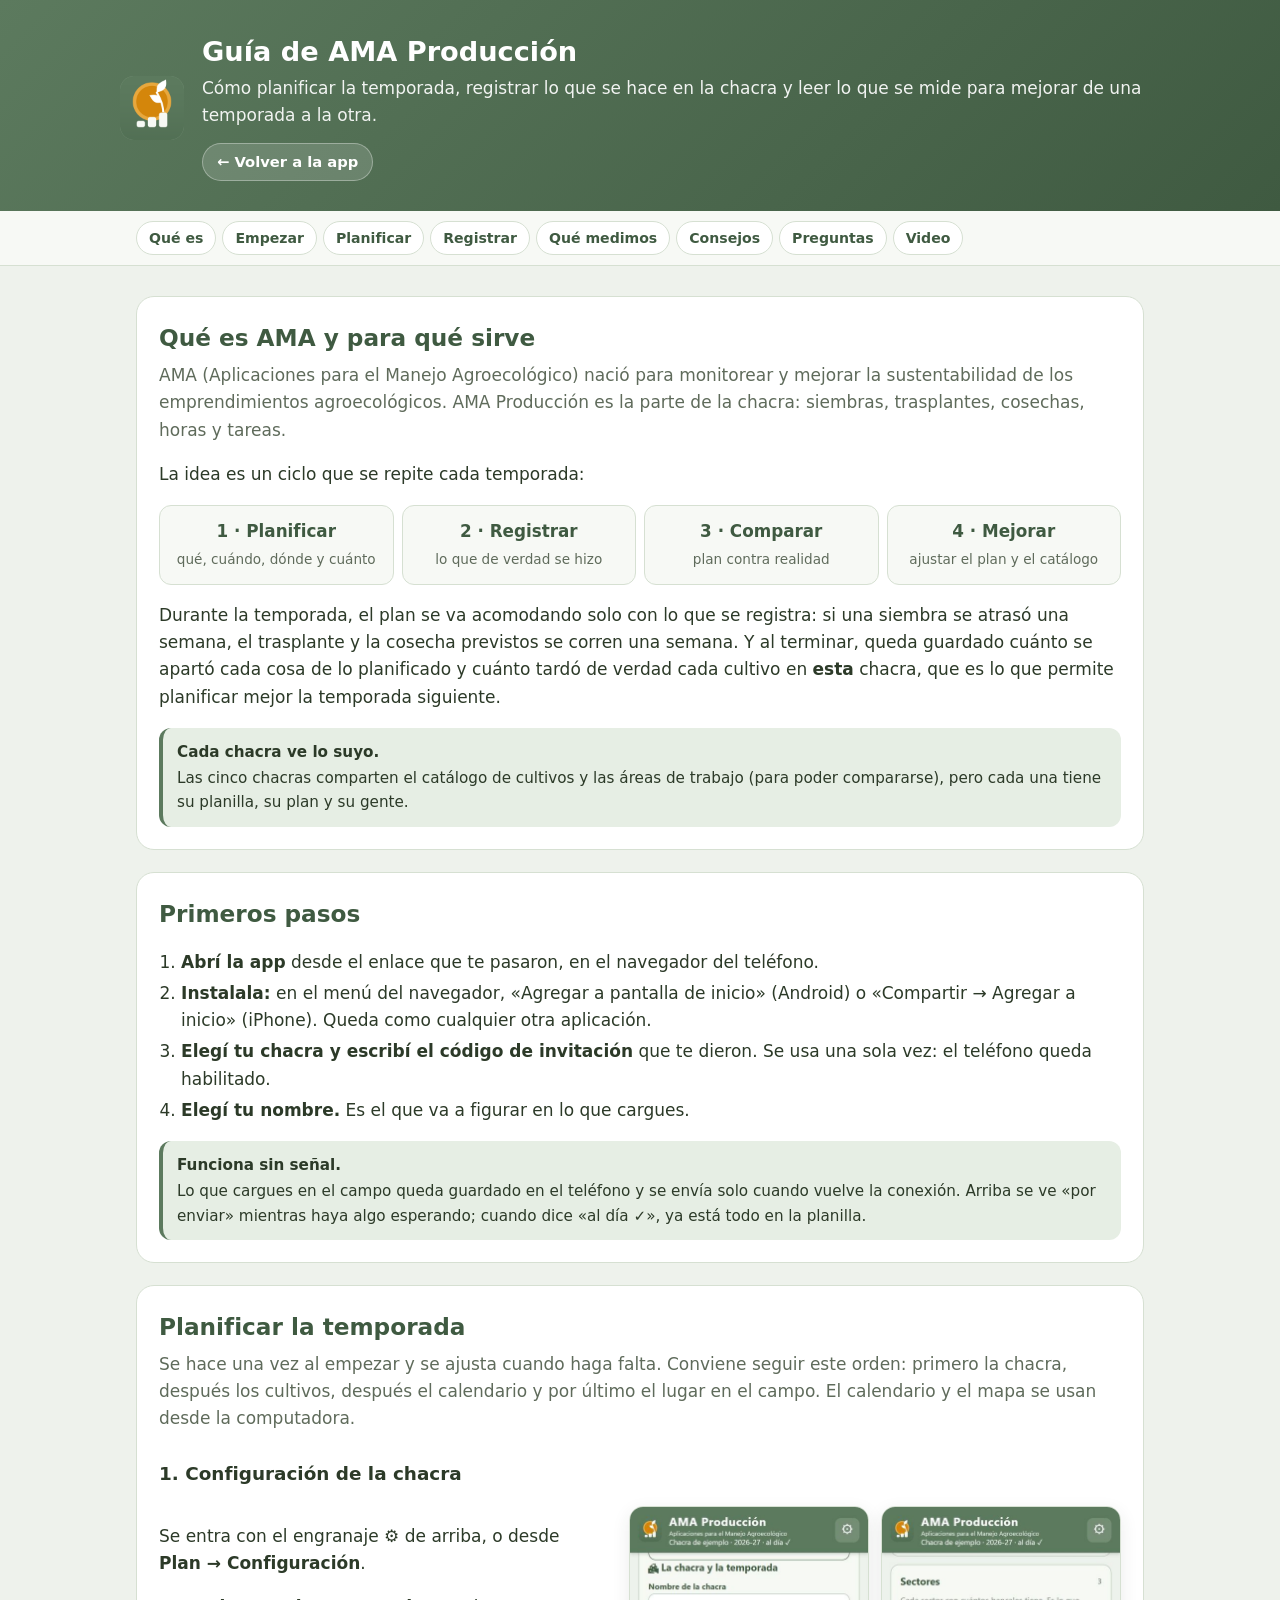
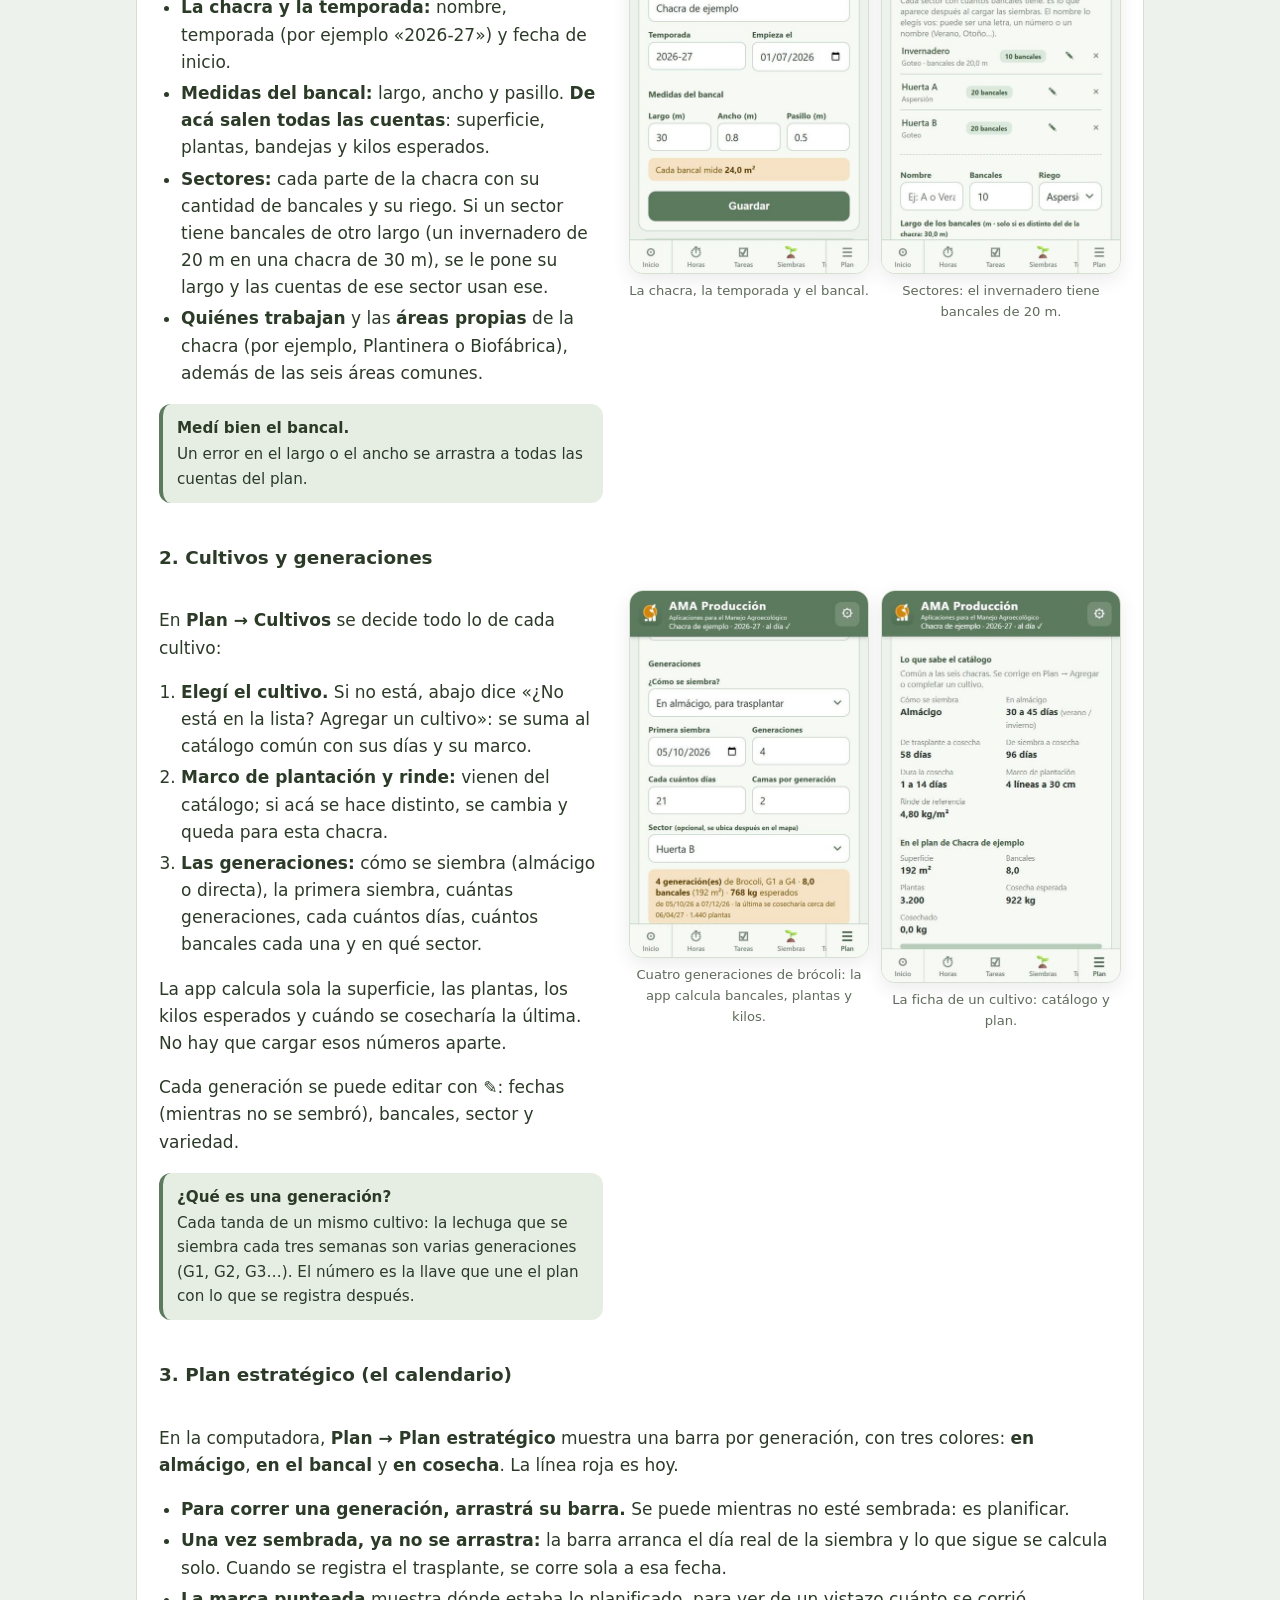
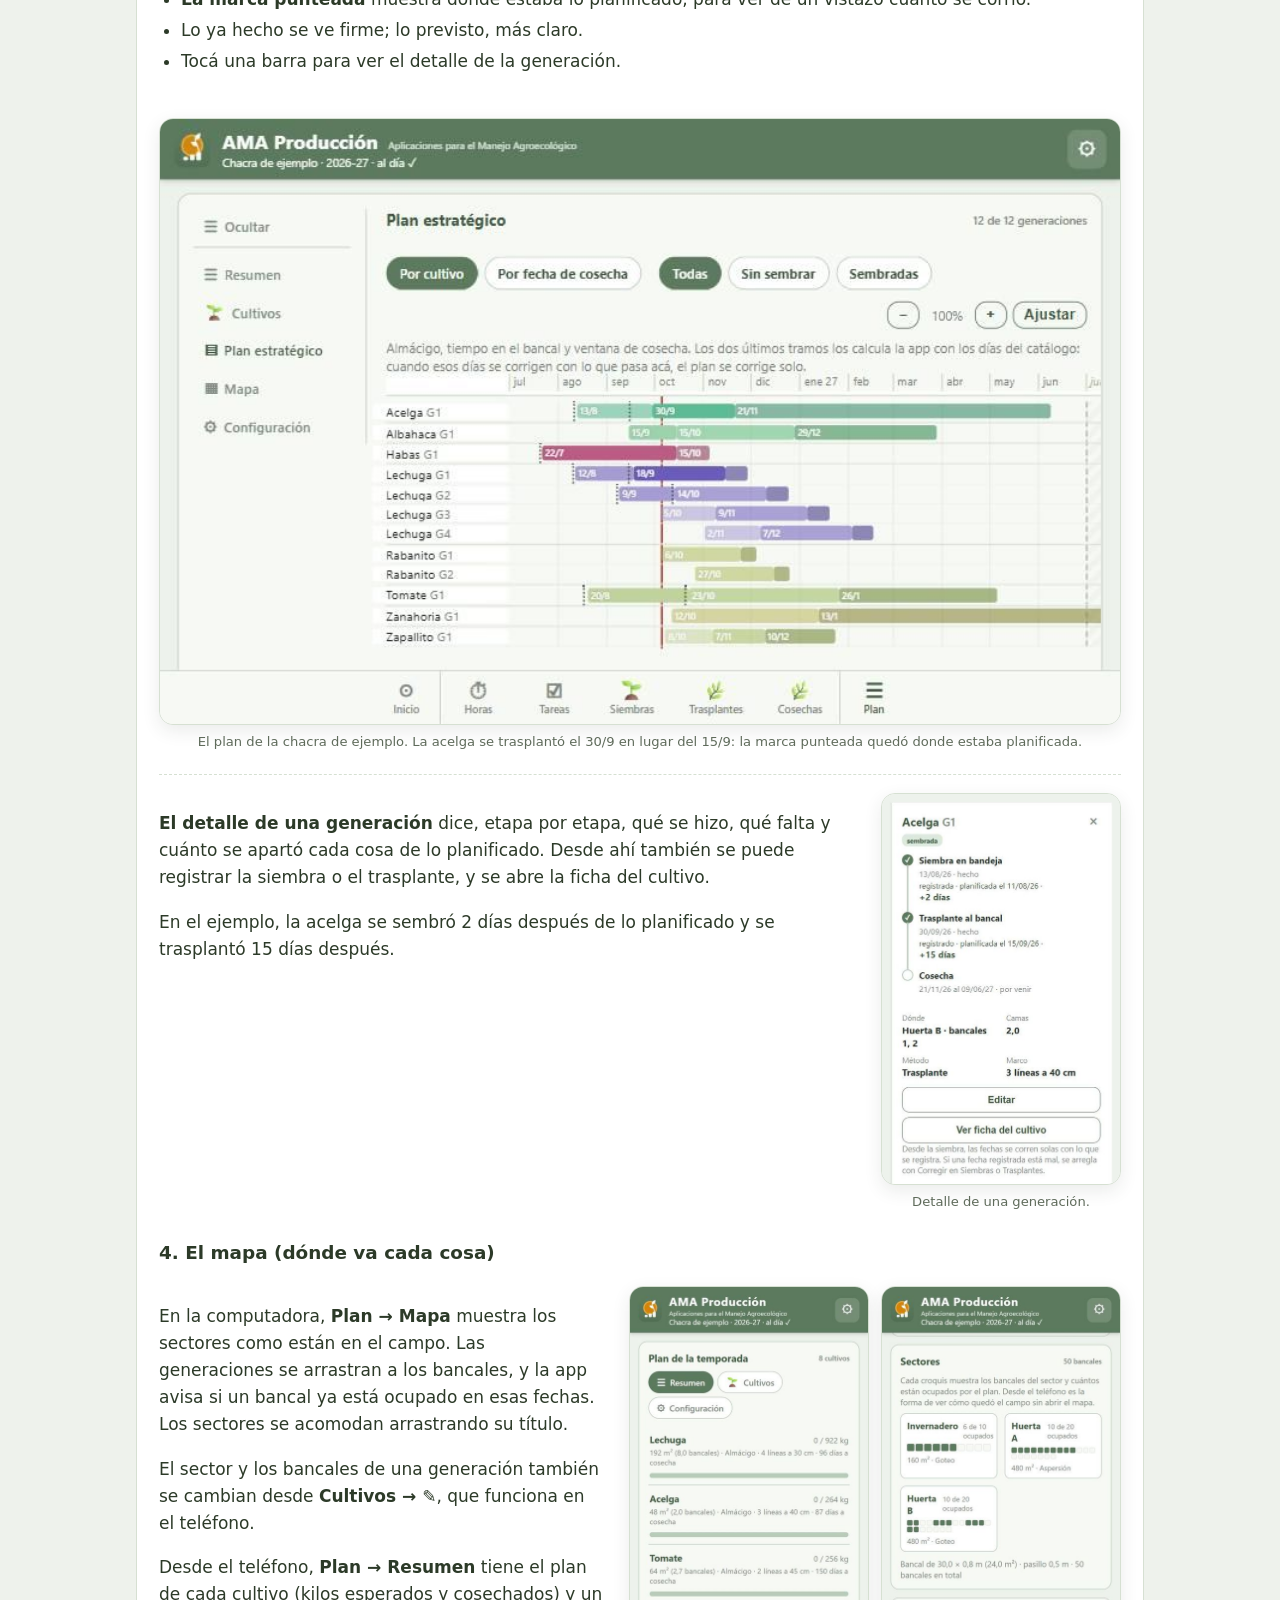
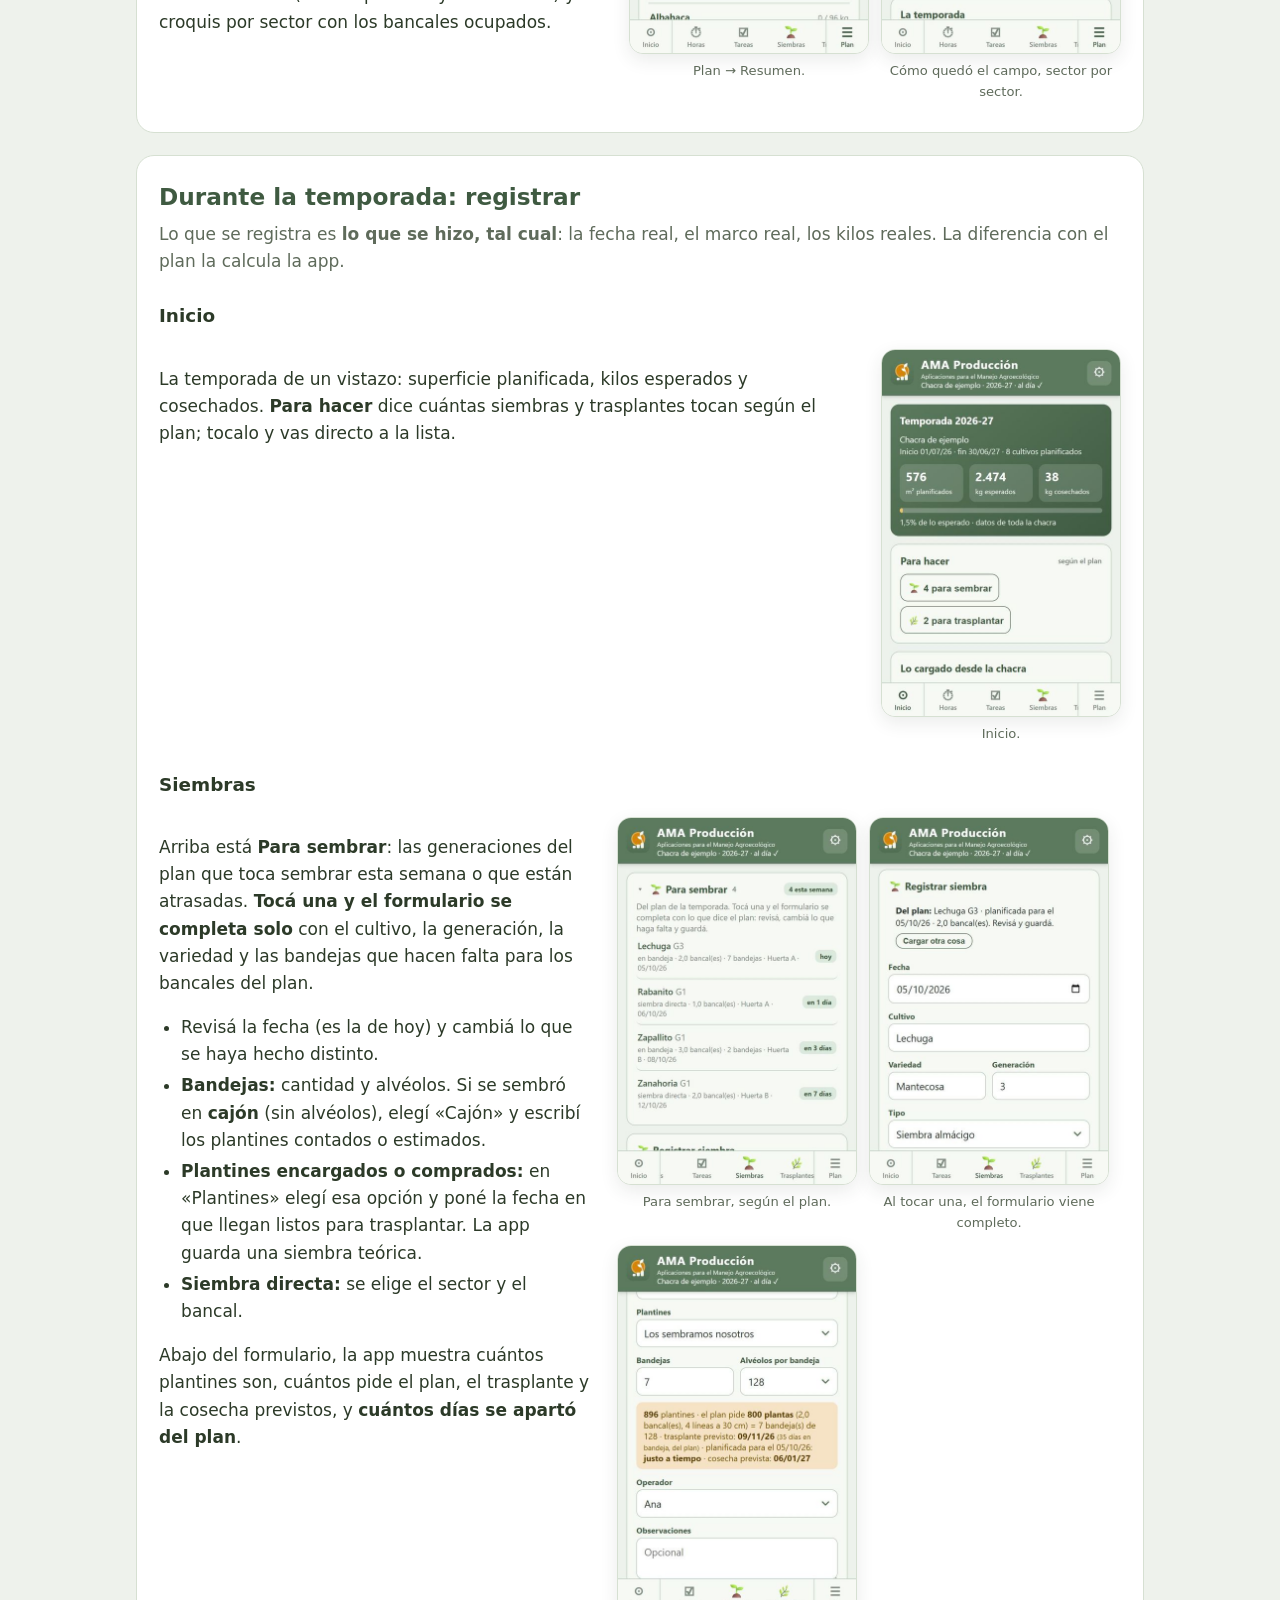
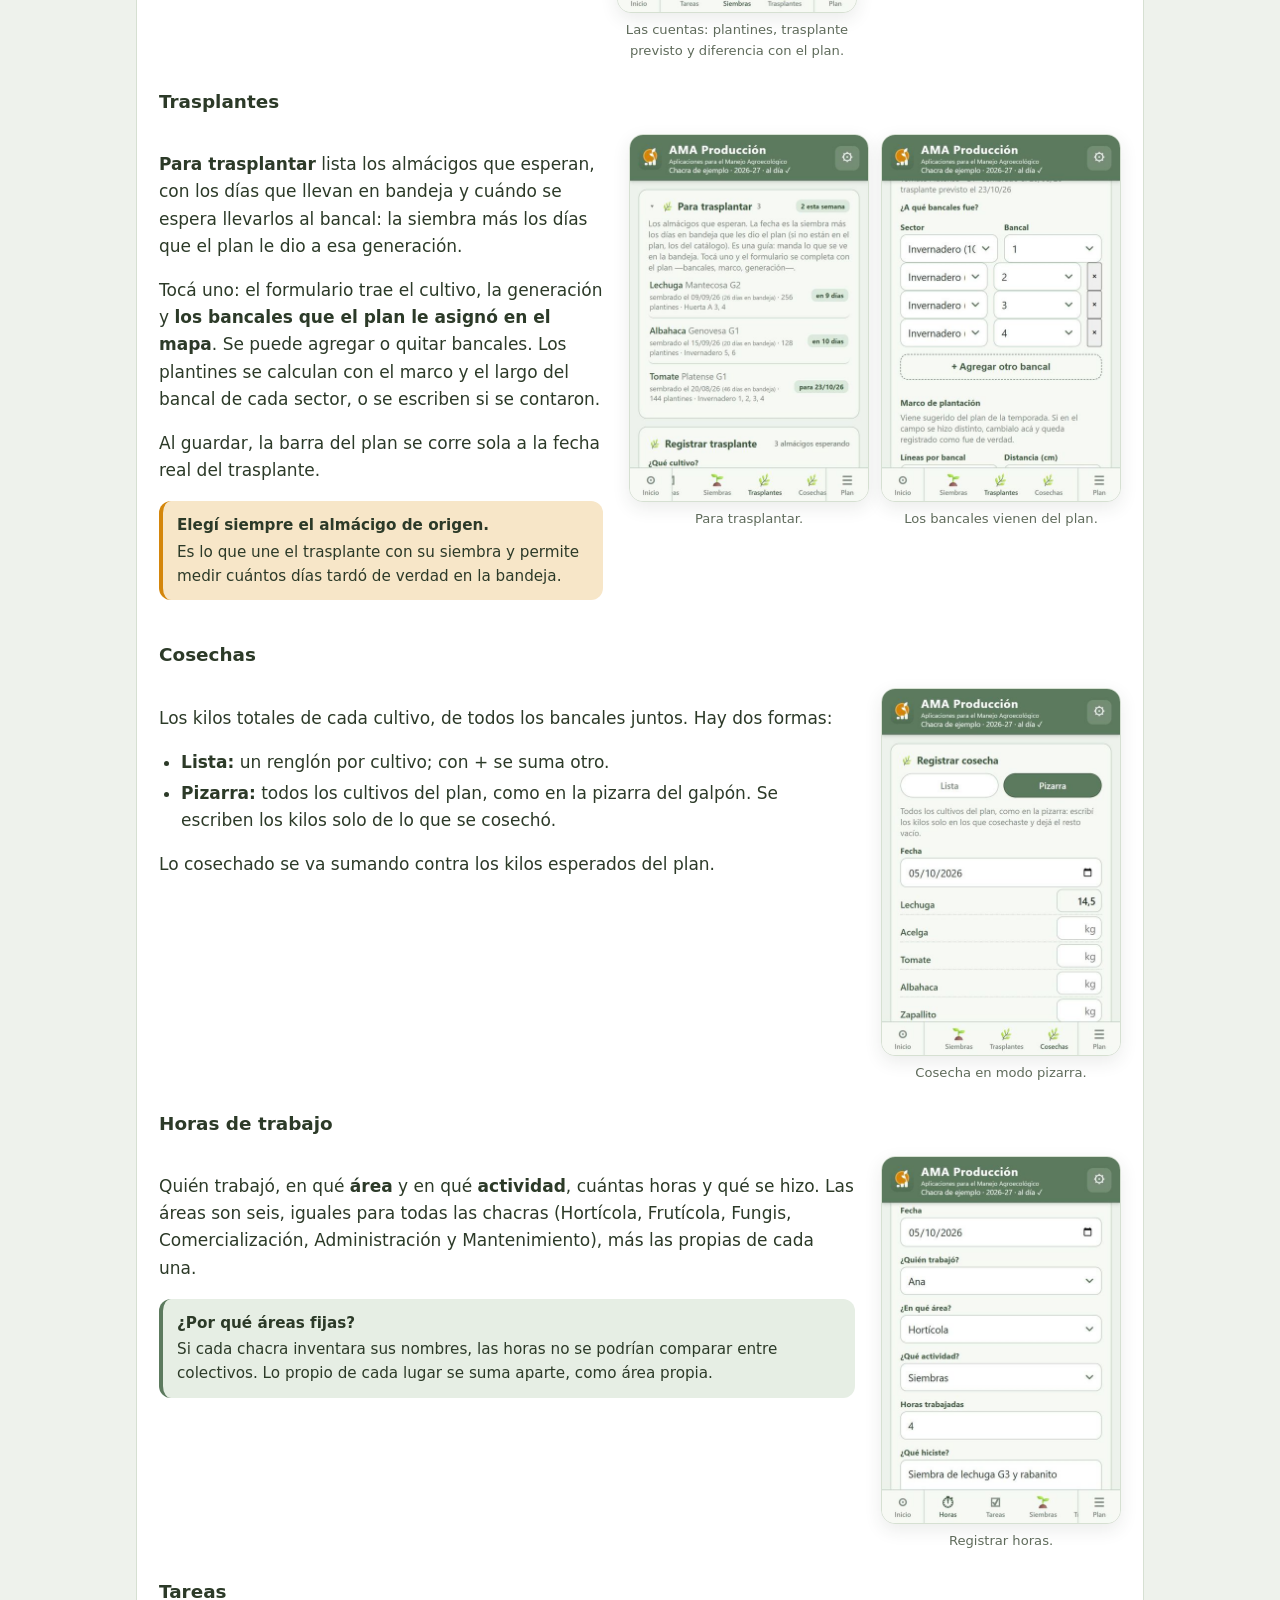
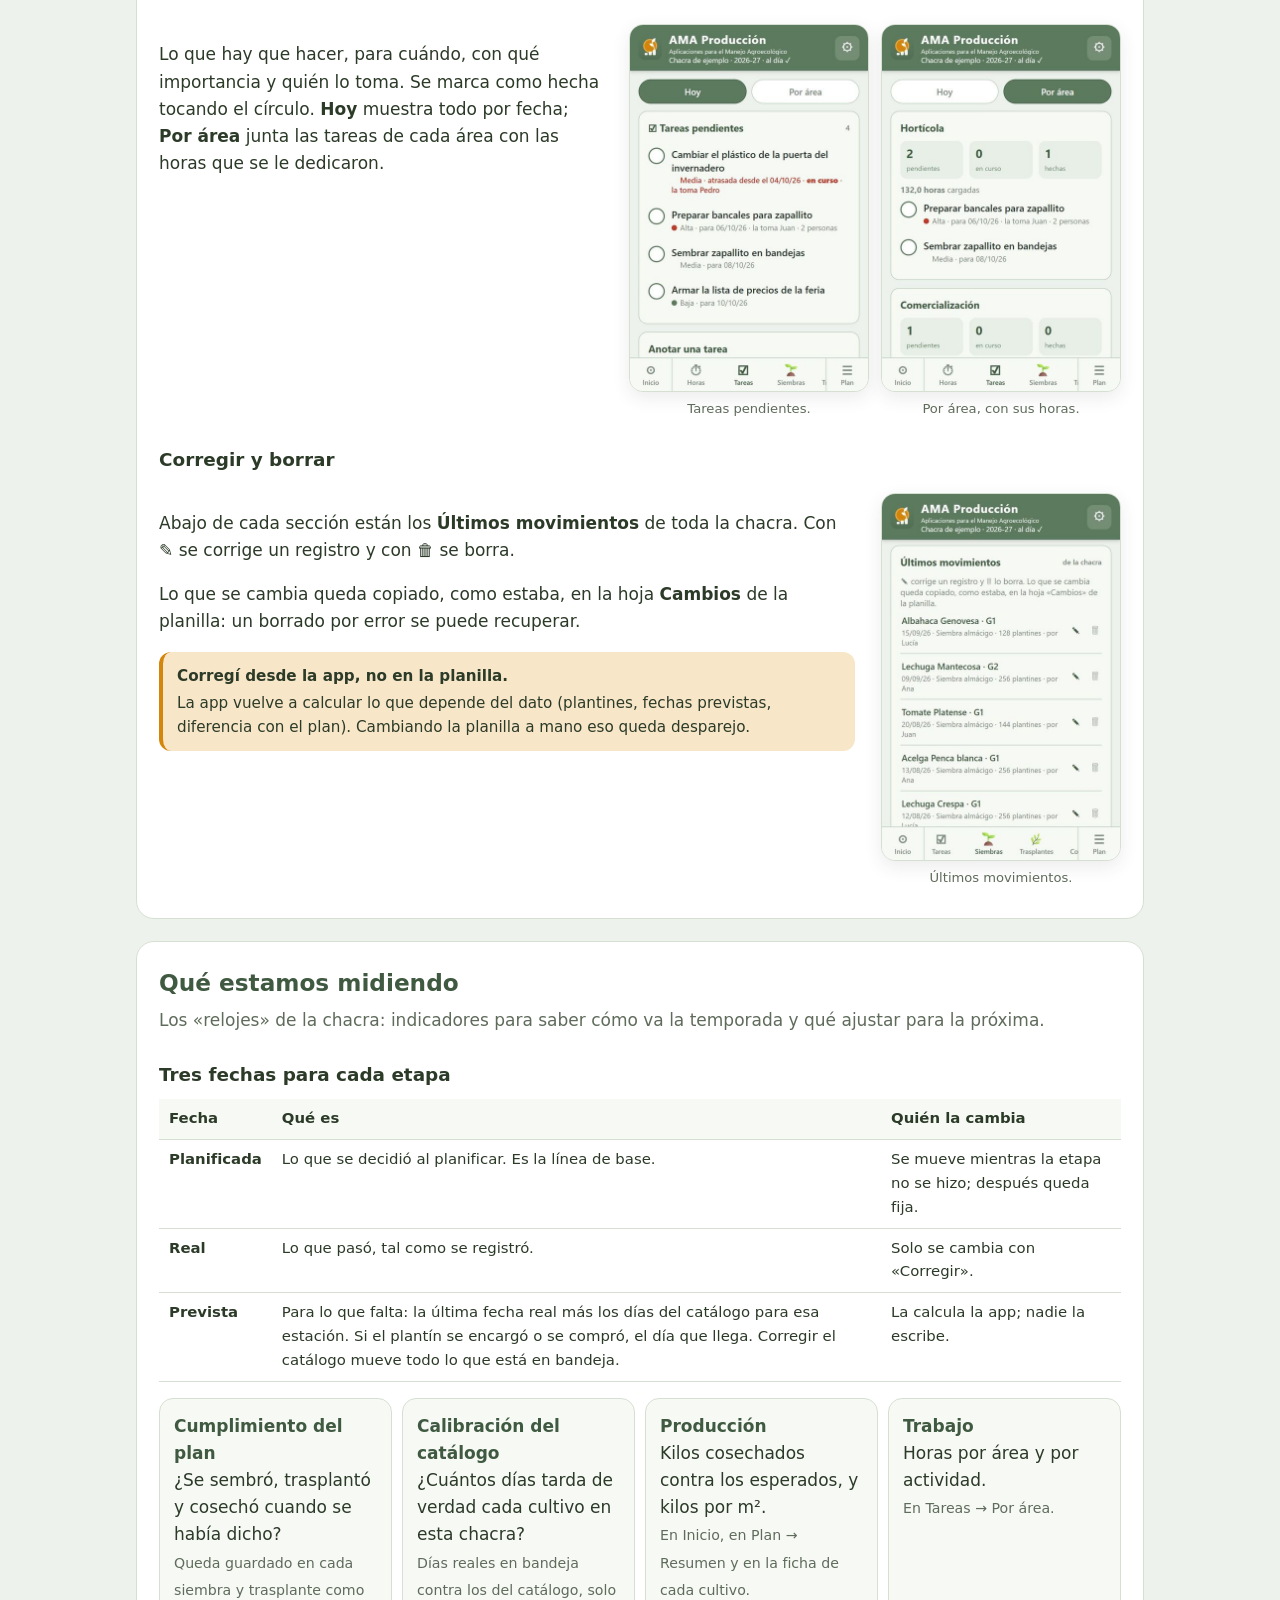
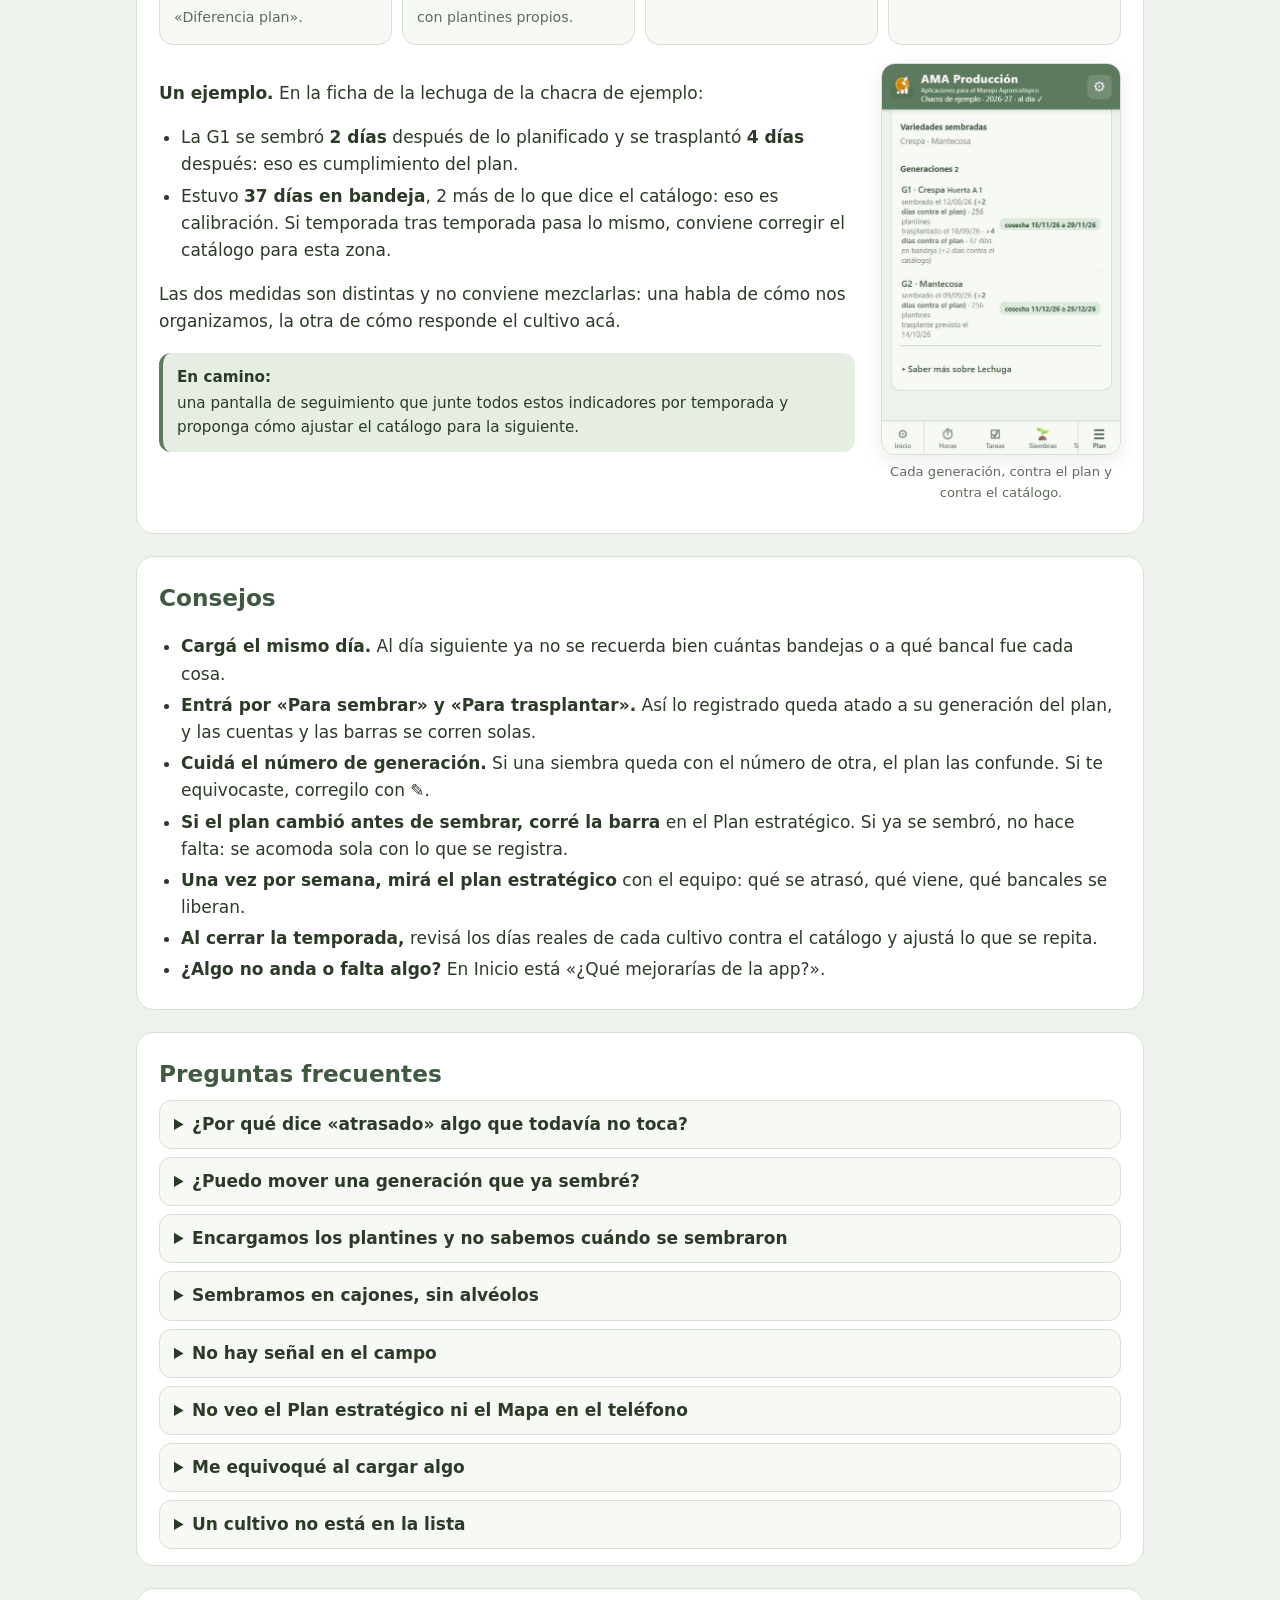
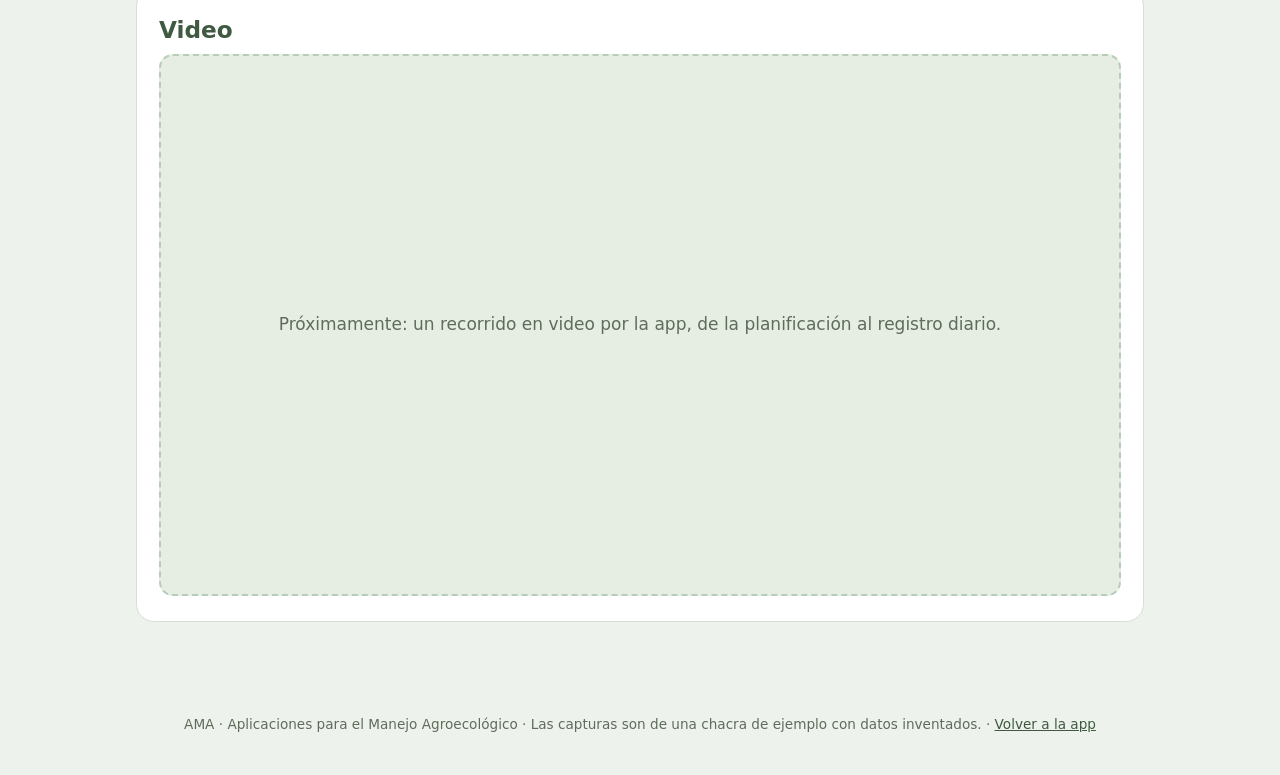
==== commit 54a58732: "Lo sembrado se prevé con los días del catálogo; barras del plan ordenadas G1, G2, G3 - Prevista de t" ====
--- a/docs/ayuda/index.html
+++ b/docs/ayuda/index.html
@@ -459,7 +459,8 @@
     <tr><td><b>Real</b></td><td>Lo que pasó, tal como se registró.</td>
         <td>Solo se cambia con «Corregir».</td></tr>
     <tr><td><b>Prevista</b></td><td>Para lo que falta: la última fecha real más los días
-        que le dio el plan a esa generación (o los del catálogo).</td>
+        del catálogo para esa estación. Si el plantín se encargó o se compró, el día que
+        llega. Corregir el catálogo mueve todo lo que está en bandeja.</td>
         <td>La calcula la app; nadie la escribe.</td></tr>
   </table>
 
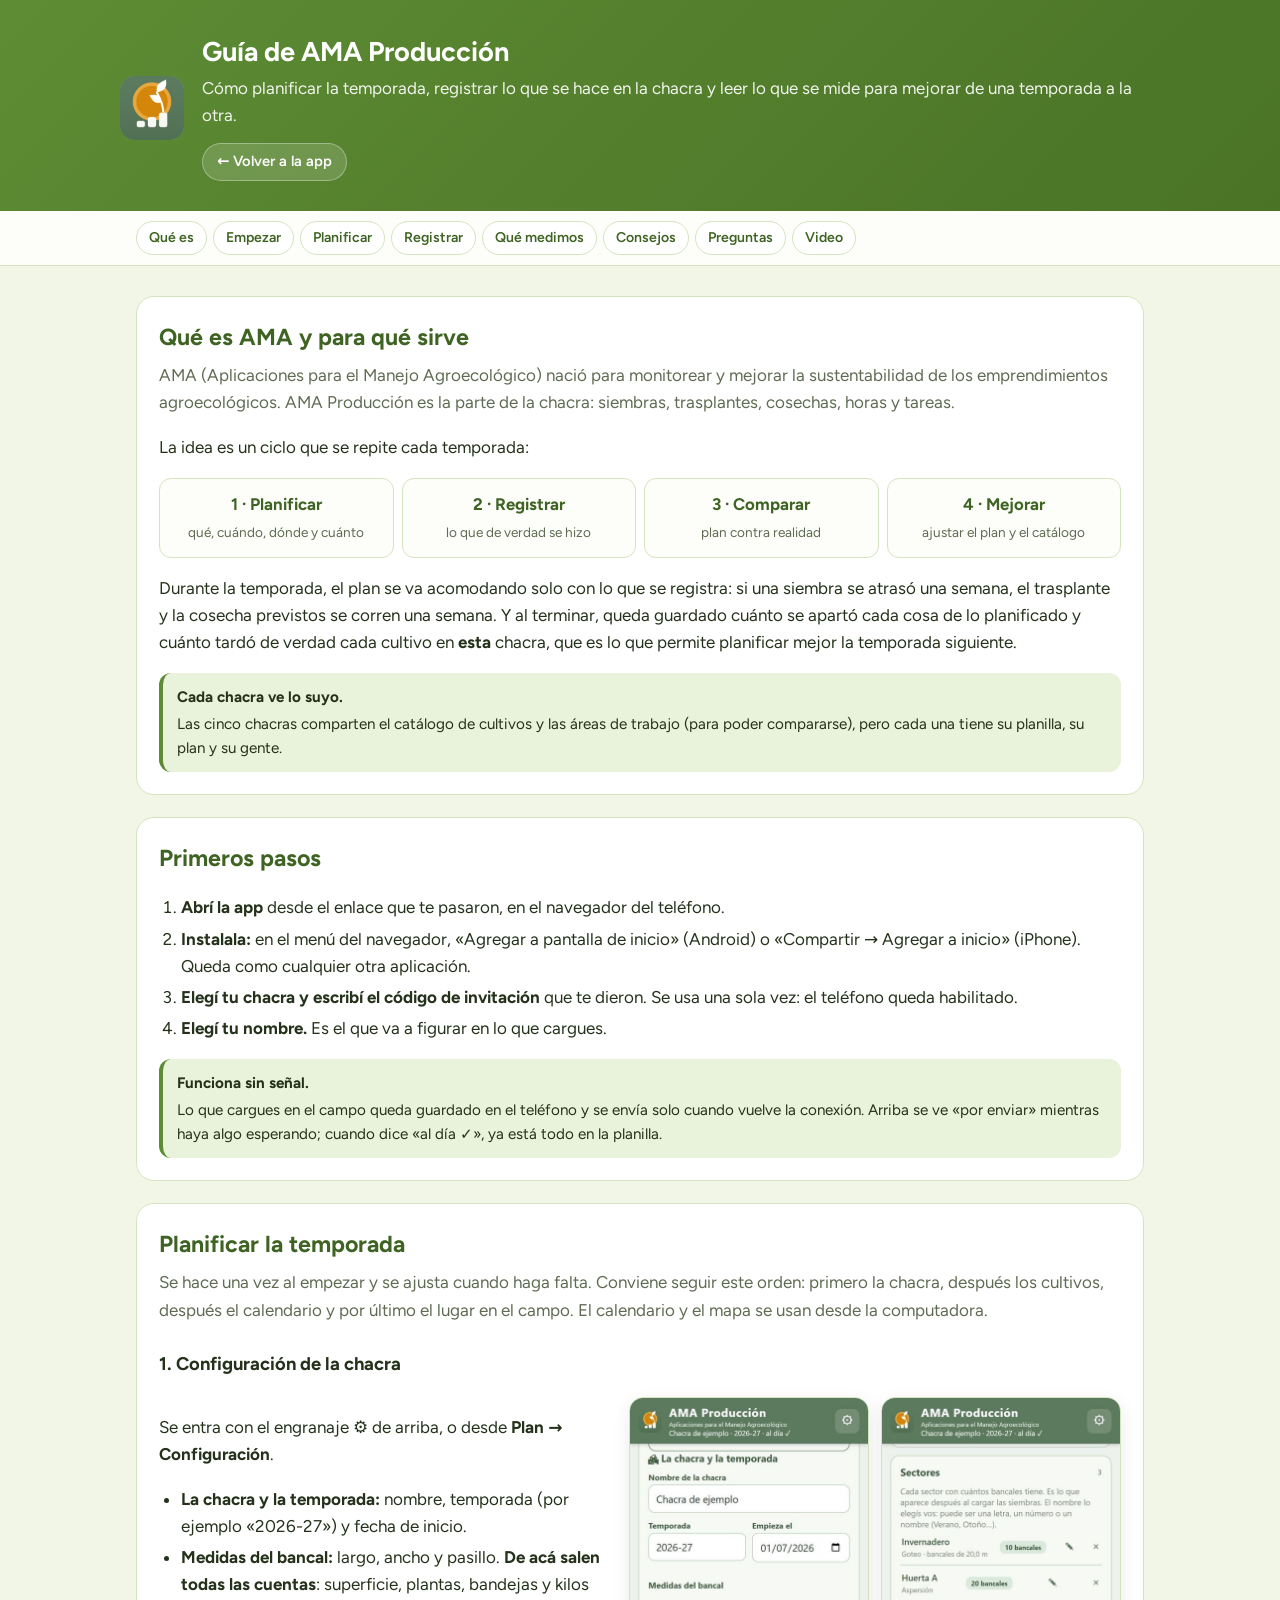
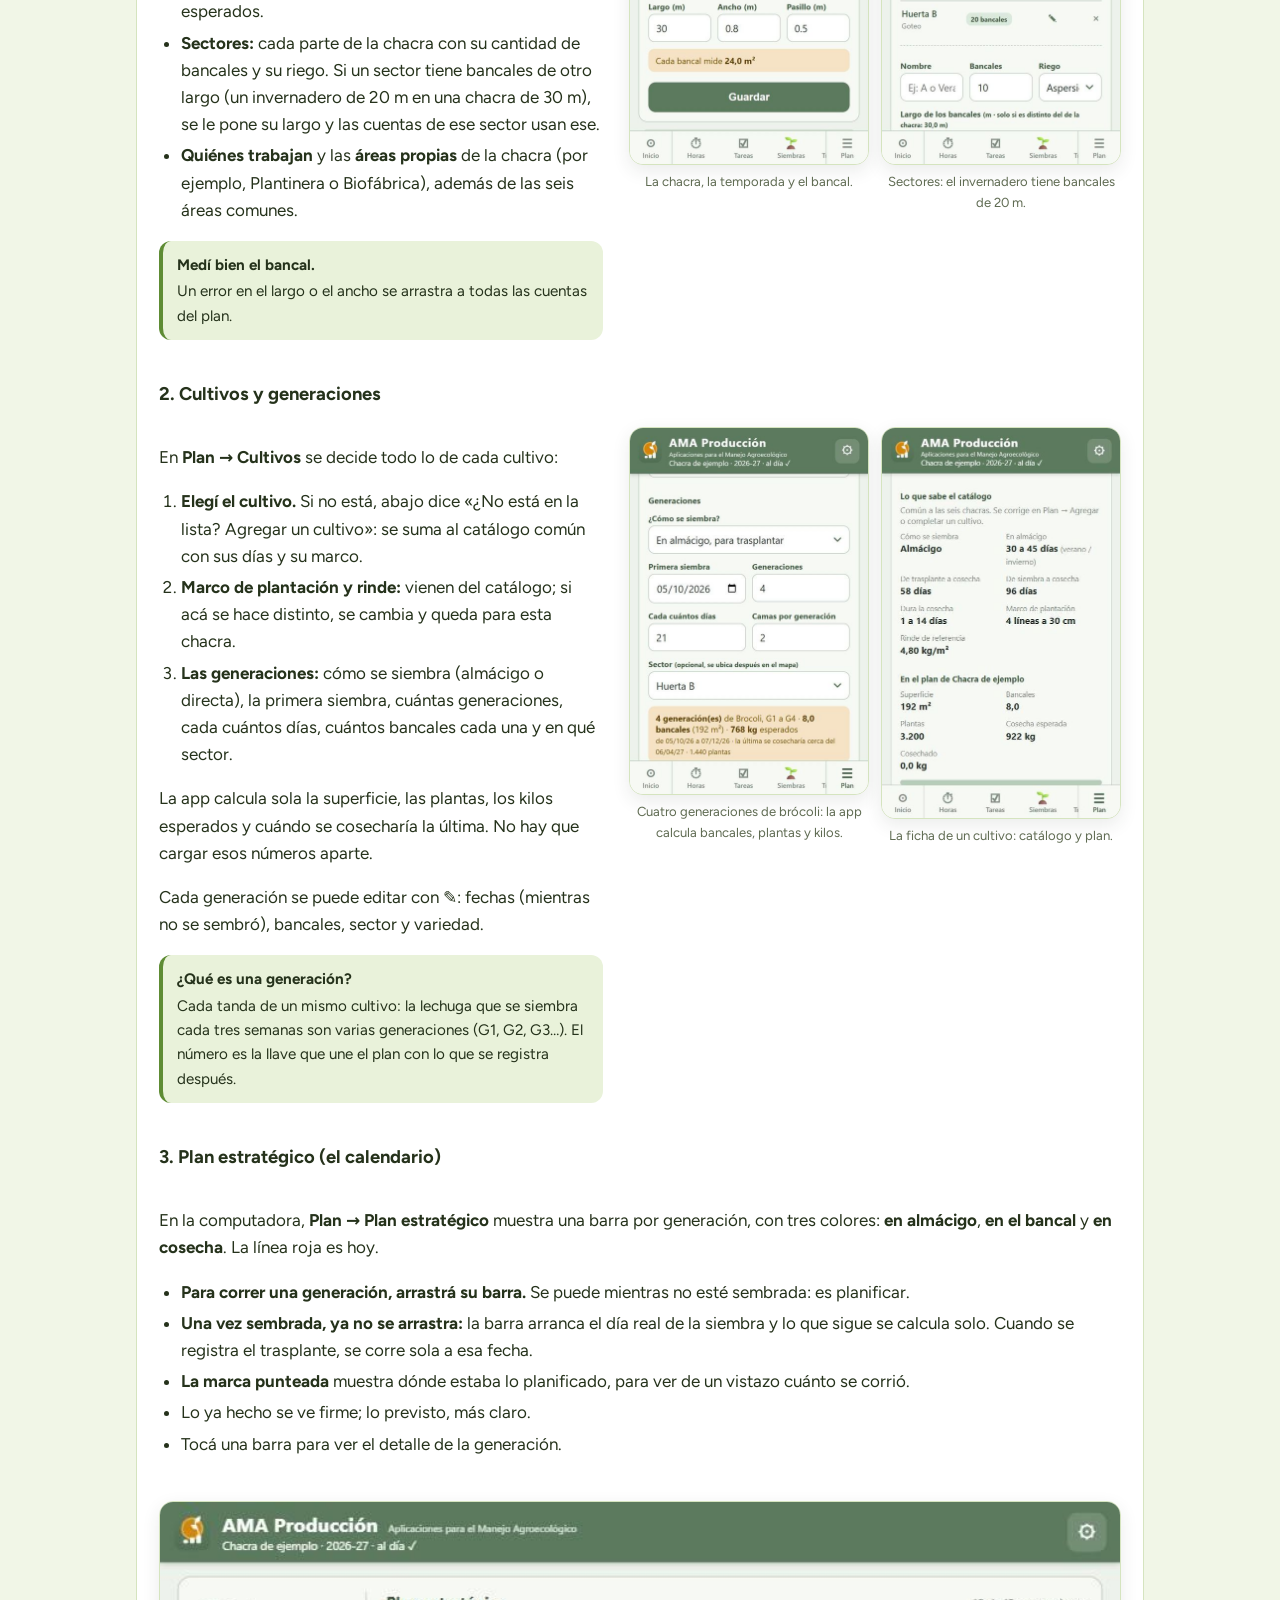
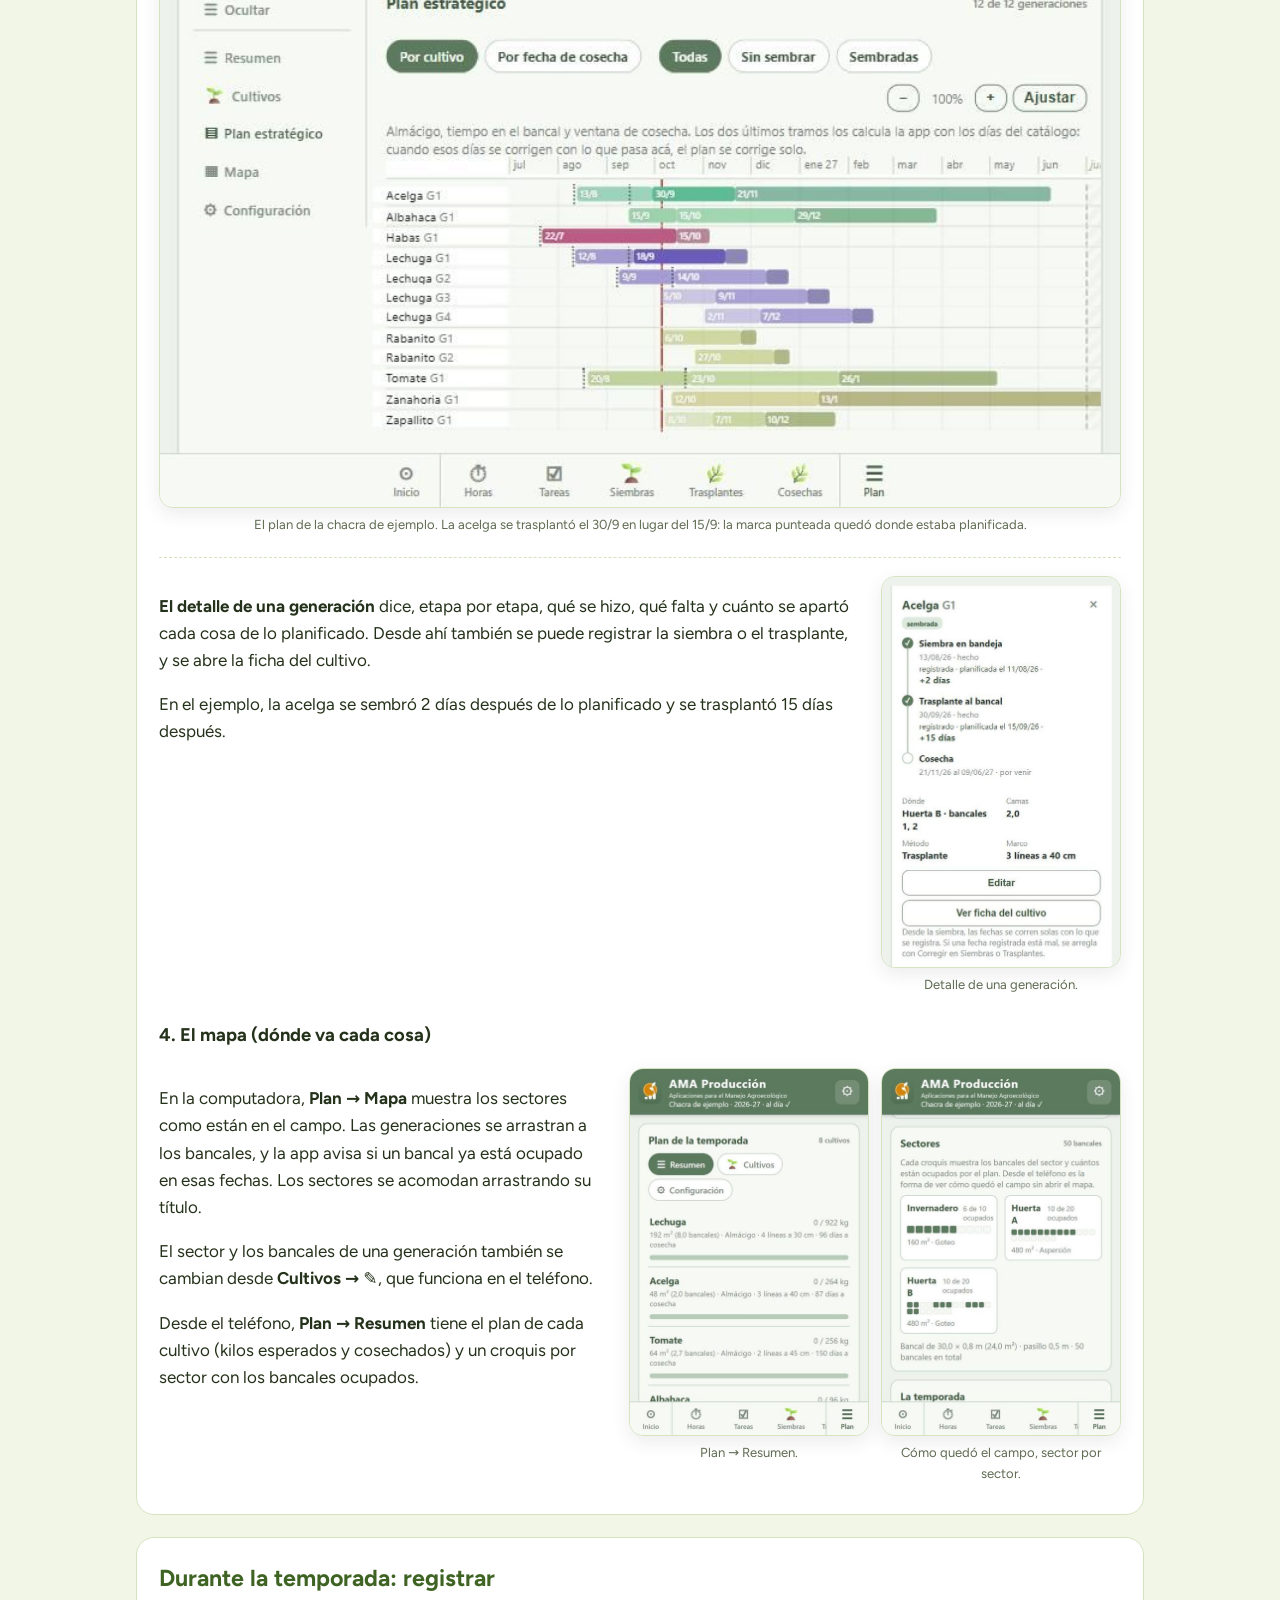
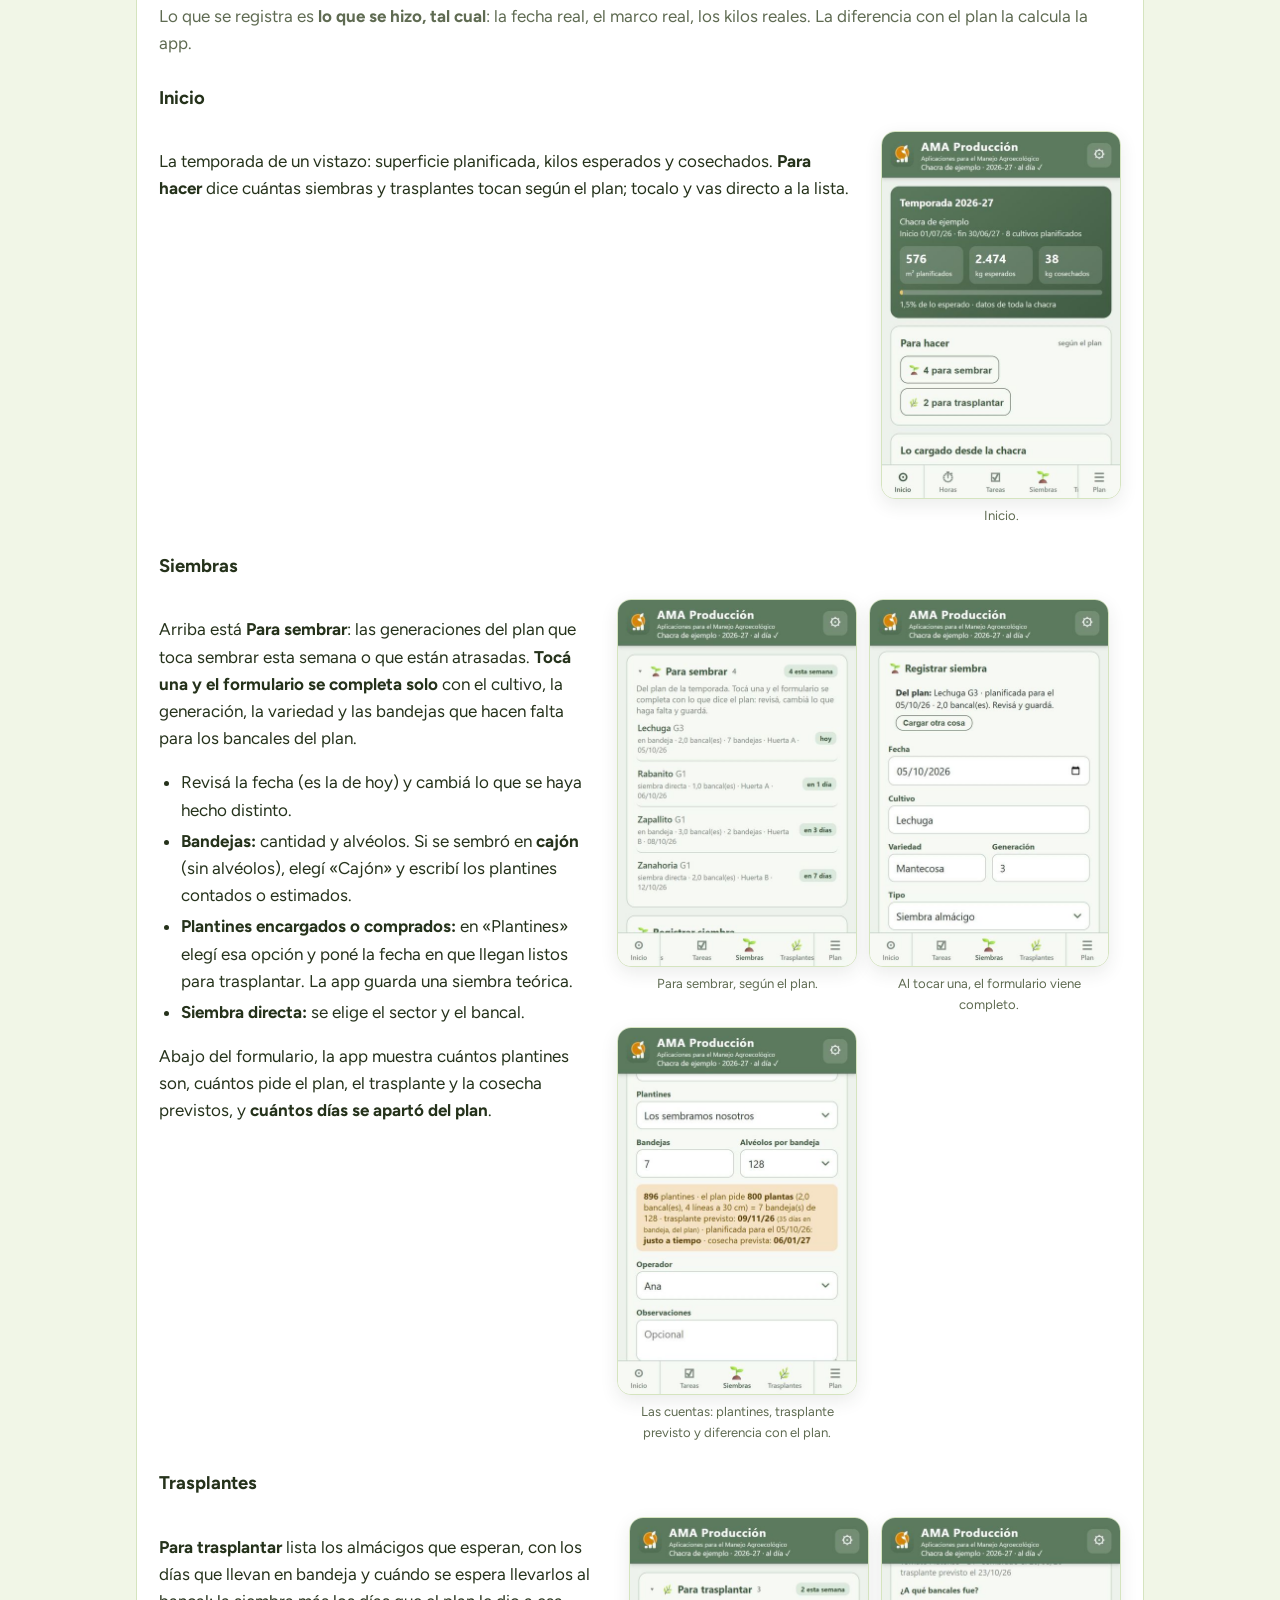
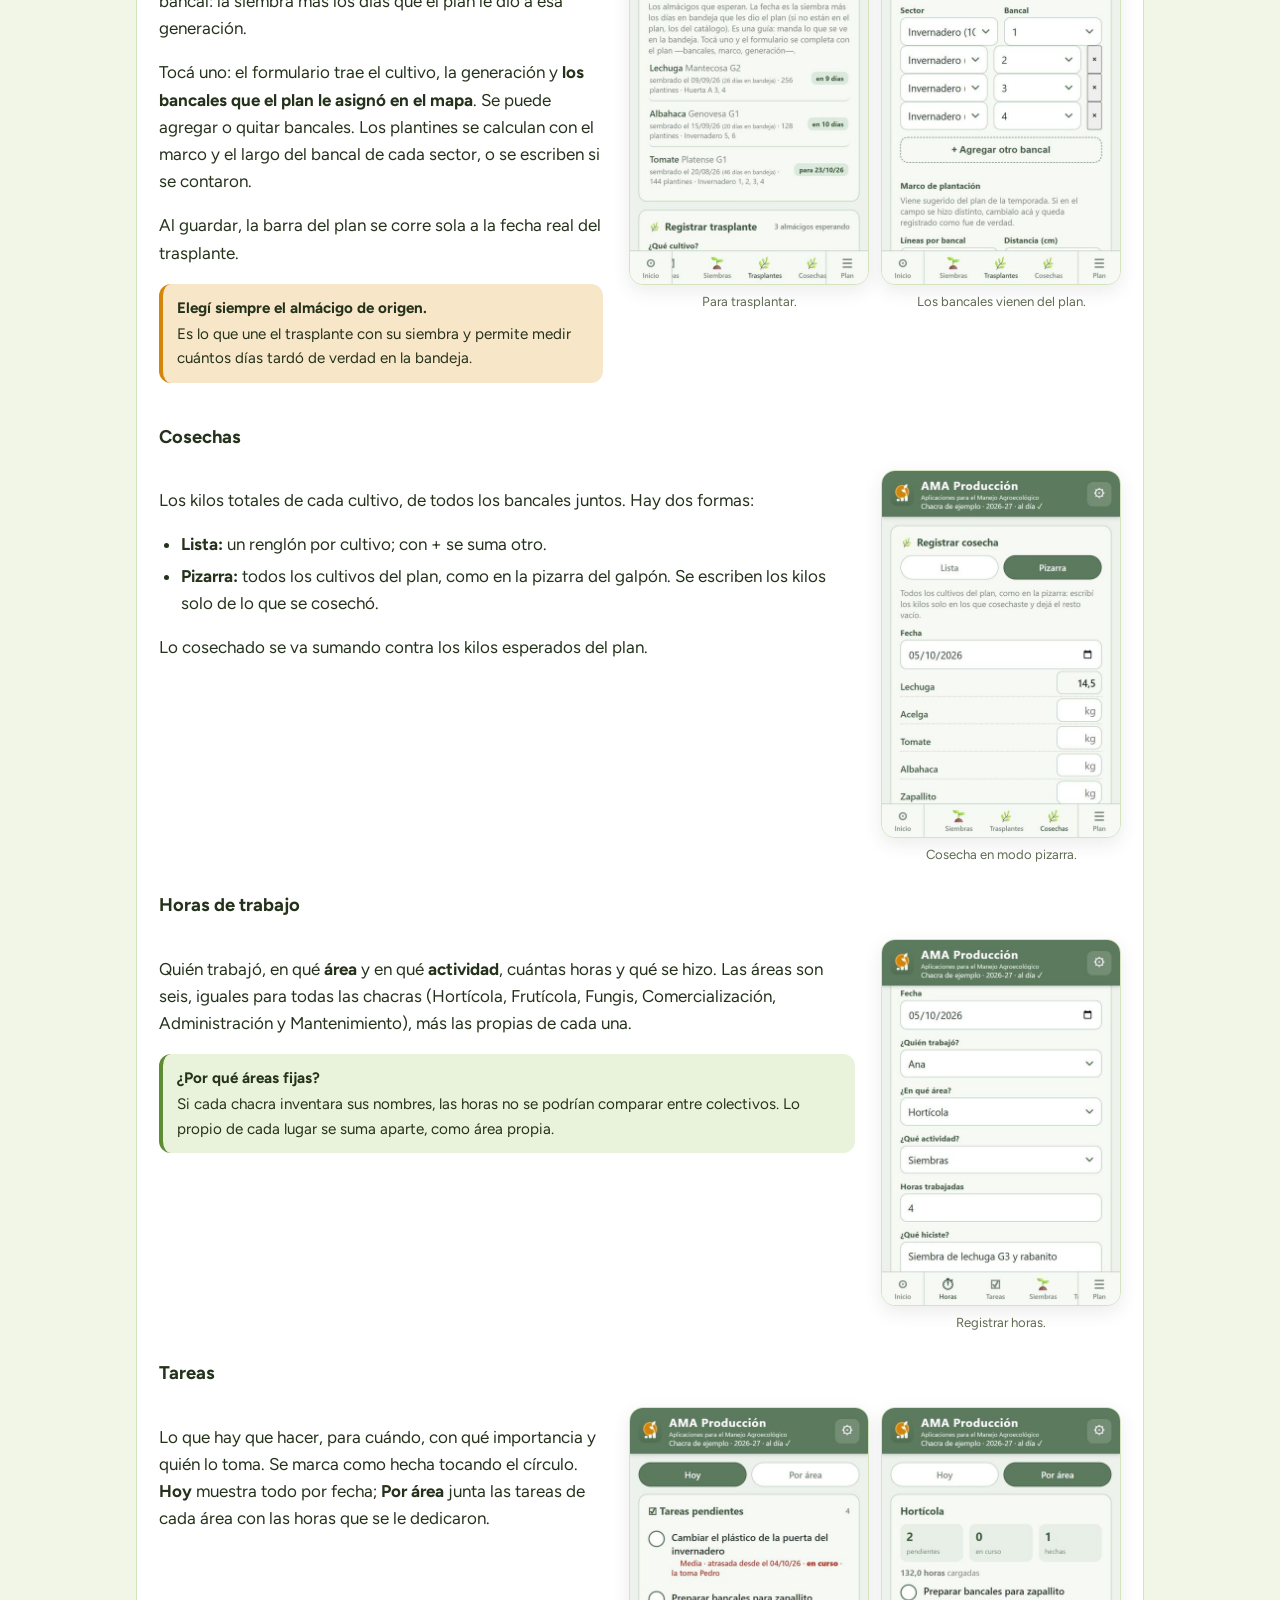
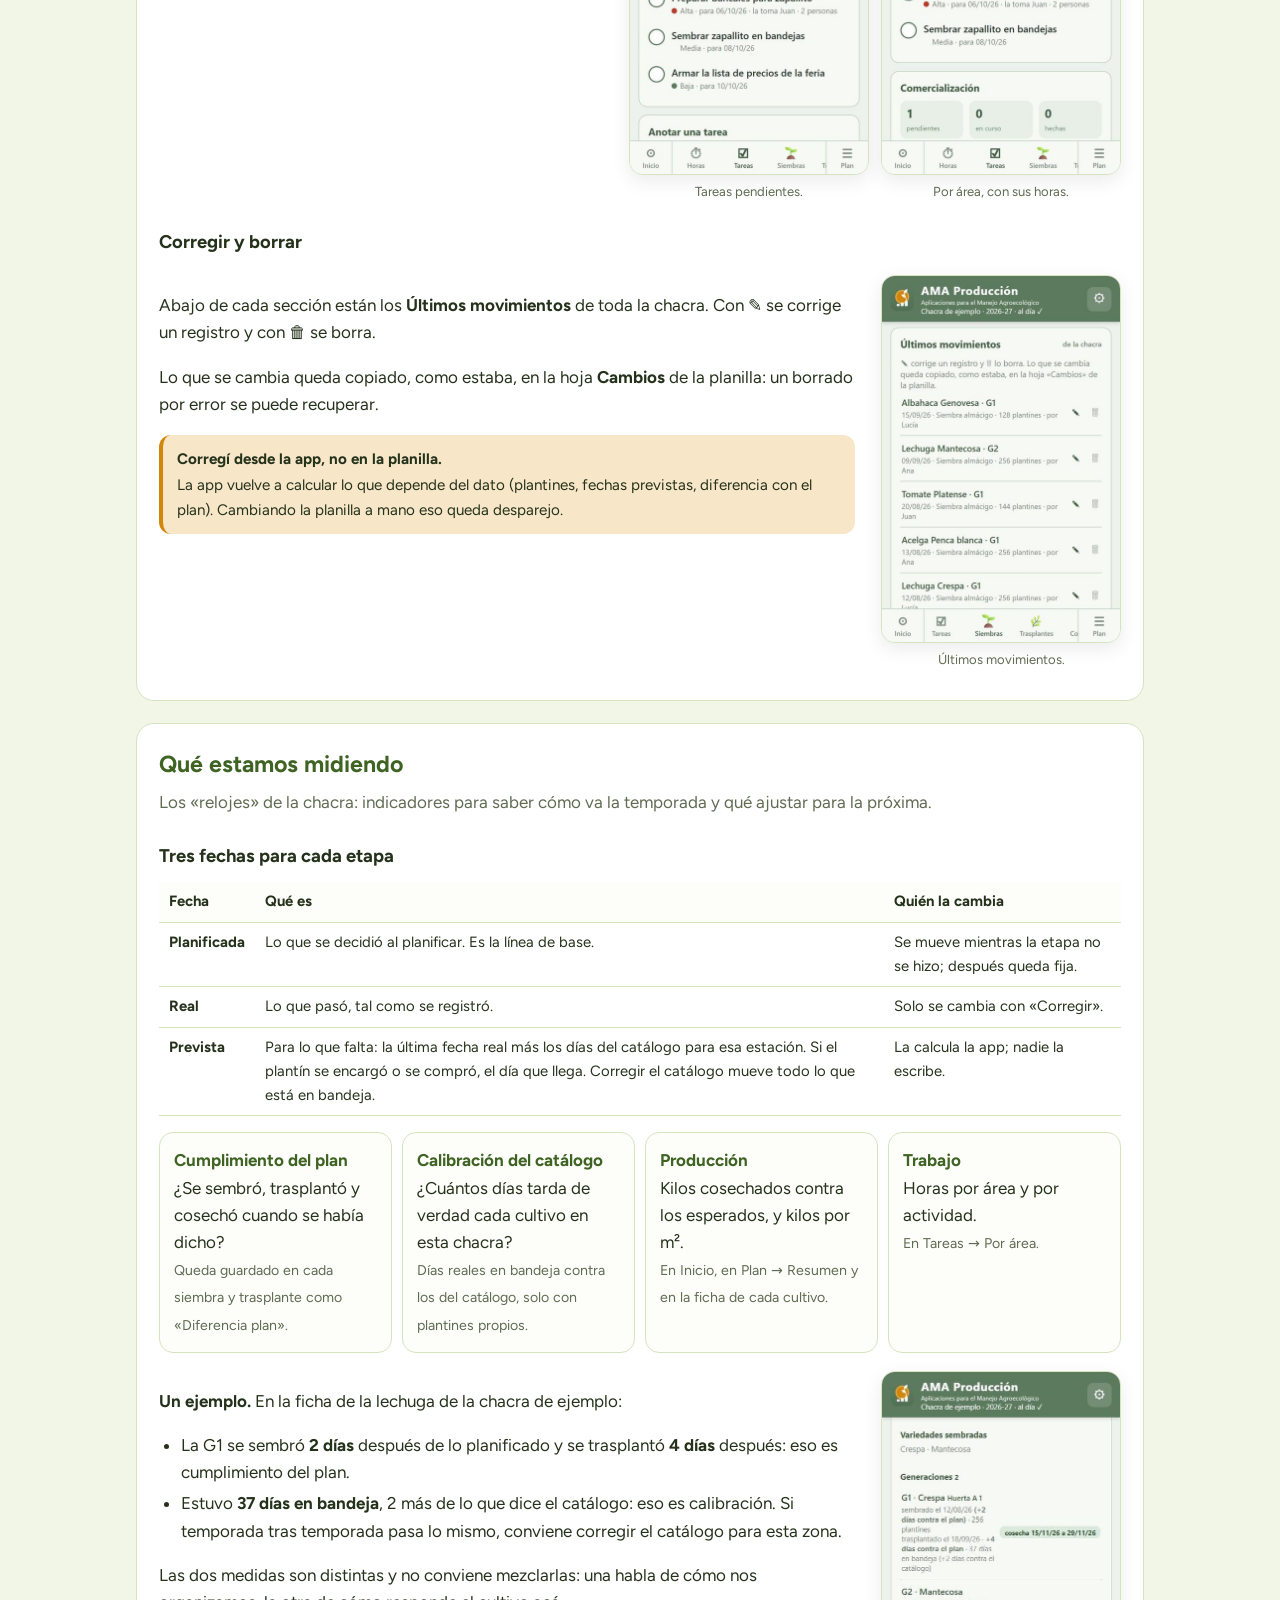
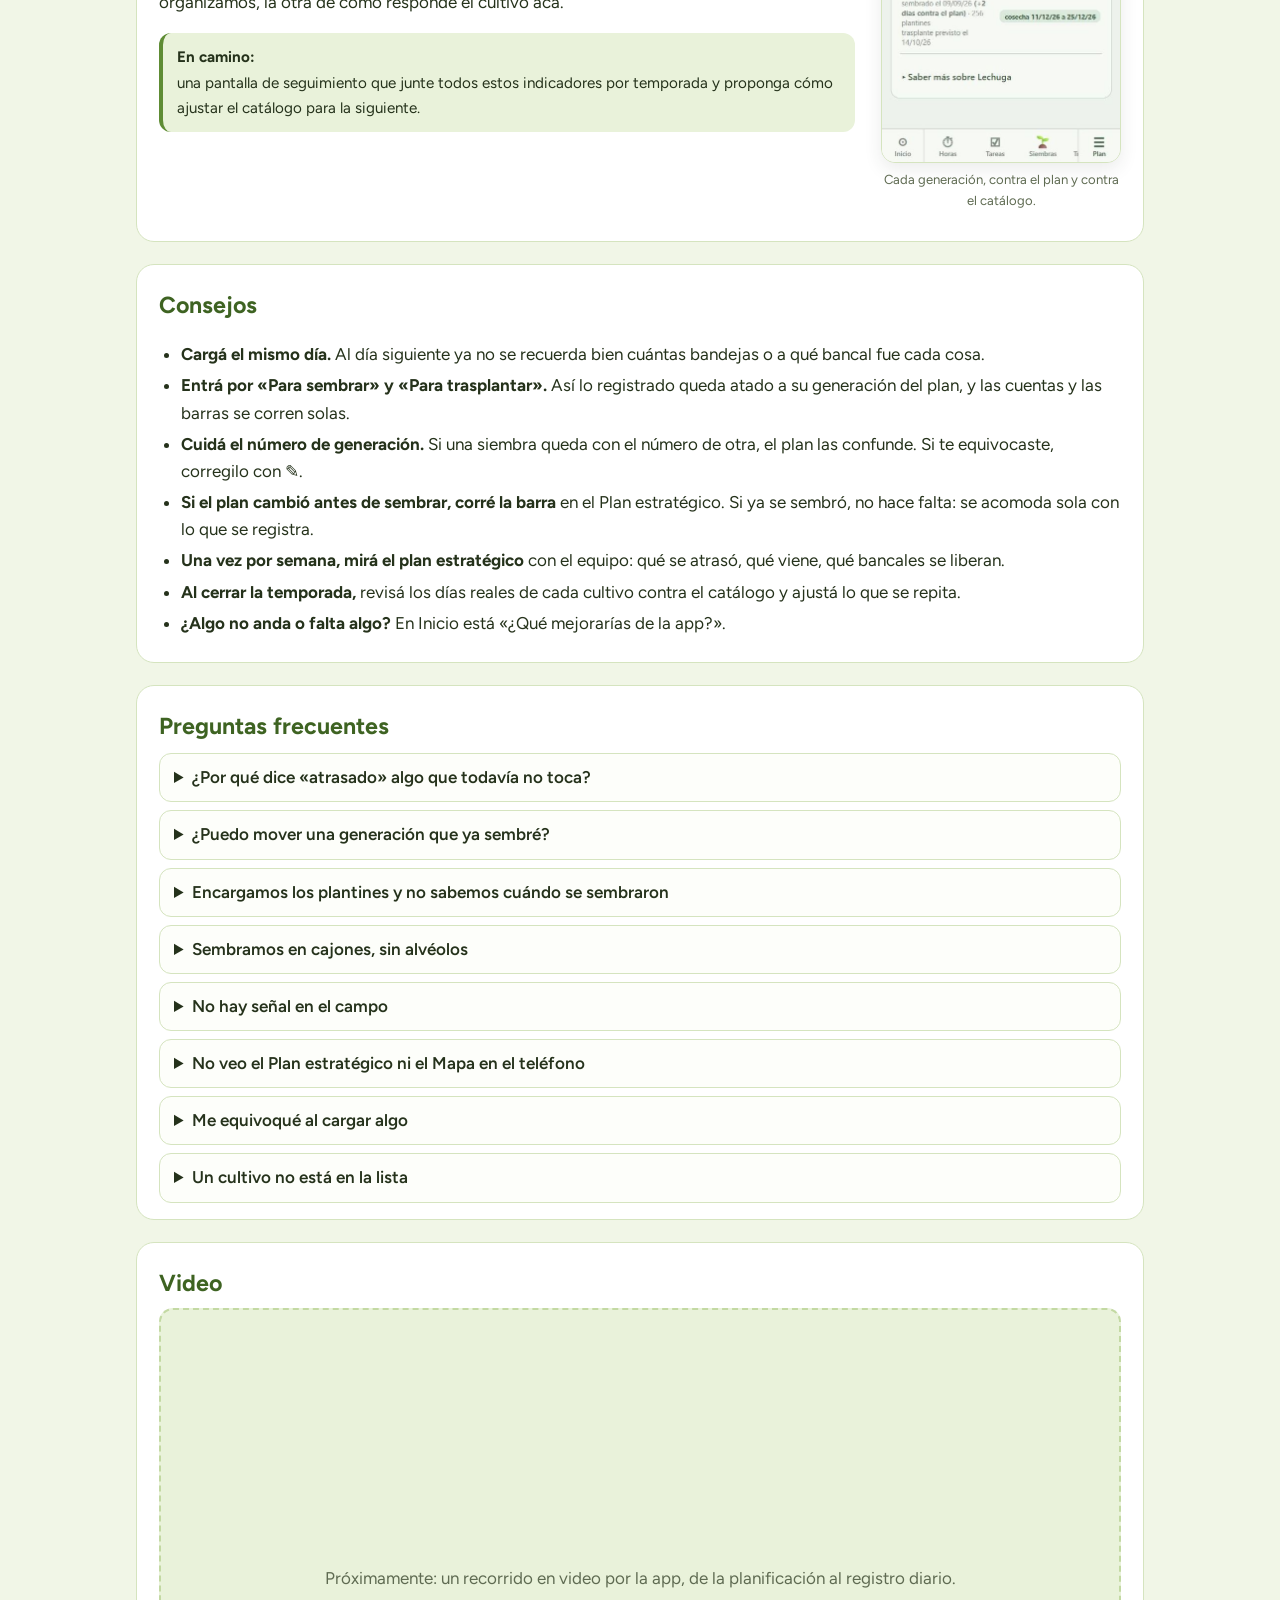
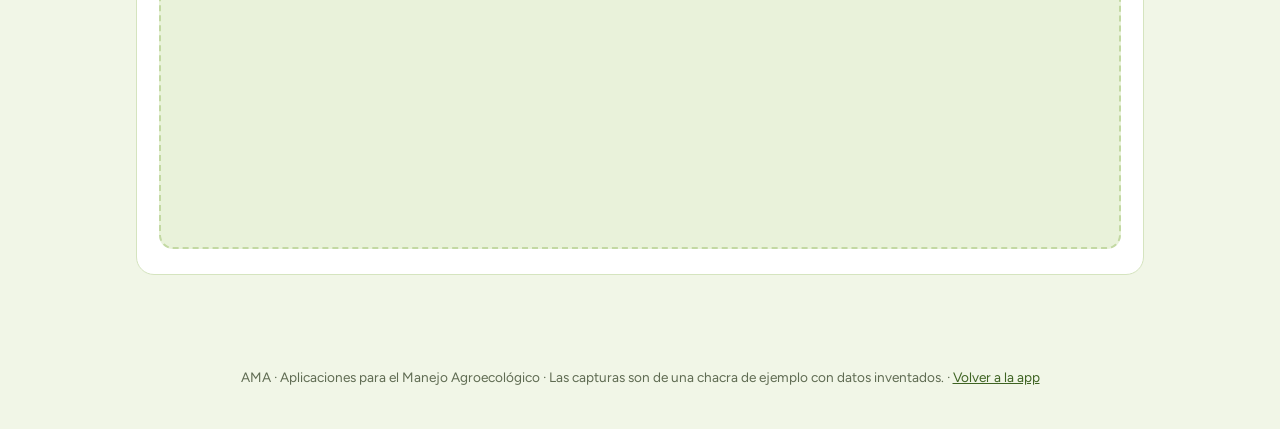
==== commit e9fd36aa: "Estilo: Figtree, verdes más claros y modo oscuro - Letra Figtree dentro de la app (fuentes/, licenci" ====
--- a/docs/ayuda/index.html
+++ b/docs/ayuda/index.html
@@ -3,7 +3,7 @@
 <head>
 <meta charset="utf-8">
 <meta name="viewport" content="width=device-width, initial-scale=1">
-<meta name="theme-color" content="#5C7A5E">
+<meta name="theme-color" content="#5E8C34">
 <title>Guía de AMA Producción</title>
 <meta name="description" content="Cómo usar AMA Producción: planificar la temporada, registrar lo que se hace en la chacra y leer lo que se mide.">
 <link rel="icon" href="../img/icon-192.png">
@@ -11,17 +11,19 @@
      worker, así no le suma peso al teléfono. Las capturas son de una chacra de
      ejemplo con datos inventados (ver capturas/datos-ejemplo.js). -->
 <style>
+  @font-face { font-family: "Figtree"; src: url("../fuentes/figtree.woff2") format("woff2");
+               font-weight: 300 900; font-display: swap; }
   :root {
-    --sage: #5C7A5E; --sage-dark: #3f5a41; --sage-suave: #e6eee4; --crema: #f7f9f5;
-    --ambar: #D4860B; --ambar-suave: #f7e6c8; --texto: #2c3a28; --gris: #5f6b5b; --borde: #d6e0d2;
+    --sage: #5E8C34; --sage-dark: #3E6322; --sage-suave: #E9F2DA; --crema: #FDFEFA;
+    --ambar: #D4860B; --ambar-suave: #f7e6c8; --texto: #25321B; --gris: #5f6b52; --borde: #D5E4BF;
     --ancho: 1040px;
   }
   * { box-sizing: border-box; }
   html { scroll-behavior: smooth; scroll-padding-top: 64px; }
-  body { margin: 0; background: #eef2ec; color: var(--texto);
-         font: 17px/1.6 system-ui, -apple-system, "Segoe UI", Roboto, sans-serif; }
+  body { margin: 0; background: #F1F6E7; color: var(--texto);
+         font: 17px/1.6 "Figtree", system-ui, -apple-system, "Segoe UI", Roboto, sans-serif; }
   a { color: var(--sage-dark); }
-  header.portada { background: linear-gradient(135deg, #5C7A5E, #3f5a41); color: #fff; padding: 36px 16px 30px; }
+  header.portada { background: linear-gradient(135deg, #5E8C34, #4A7326); color: #fff; padding: 36px 16px 30px; }
   .portada .dentro { max-width: var(--ancho); margin: 0 auto; display: flex; gap: 18px; align-items: center; }
   .portada img { width: 64px; height: 64px; border-radius: 14px; background: #fff2; }
   .portada h1 { margin: 0; font-size: 1.7rem; line-height: 1.2; }
@@ -69,7 +71,7 @@
   .reloj small { color: var(--gris); }
   details { border: 1px solid var(--borde); border-radius: 12px; padding: 10px 14px; margin: 8px 0; background: var(--crema); }
   summary { cursor: pointer; font-weight: 600; }
-  .video { aspect-ratio: 16/9; border-radius: 14px; background: var(--sage-suave); border: 2px dashed #b8cdb9;
+  .video { aspect-ratio: 16/9; border-radius: 14px; background: var(--sage-suave); border: 2px dashed #C3D9A3;
            display: flex; align-items: center; justify-content: center; text-align: center; color: var(--gris); padding: 20px; }
   footer { text-align: center; color: var(--gris); font-size: .85rem; padding: 10px 16px 40px; }
   @media (min-width: 820px) {
